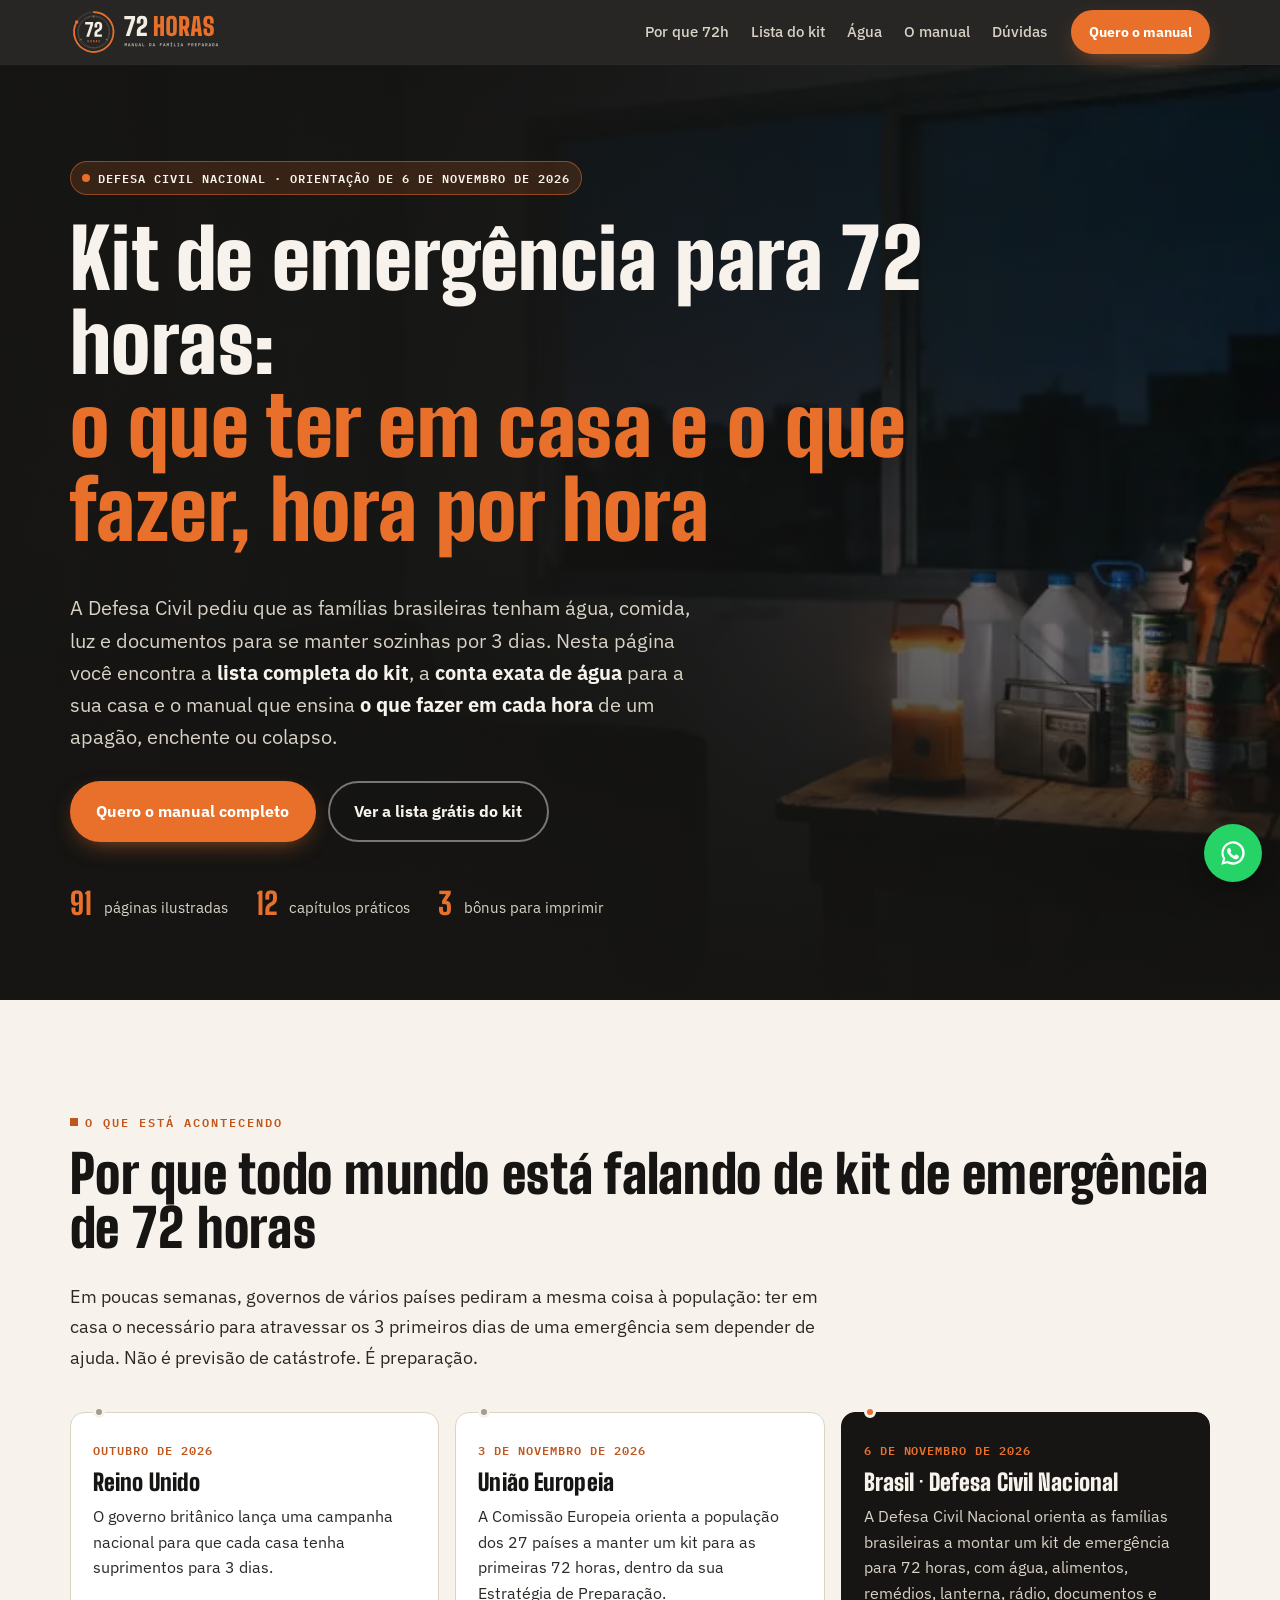
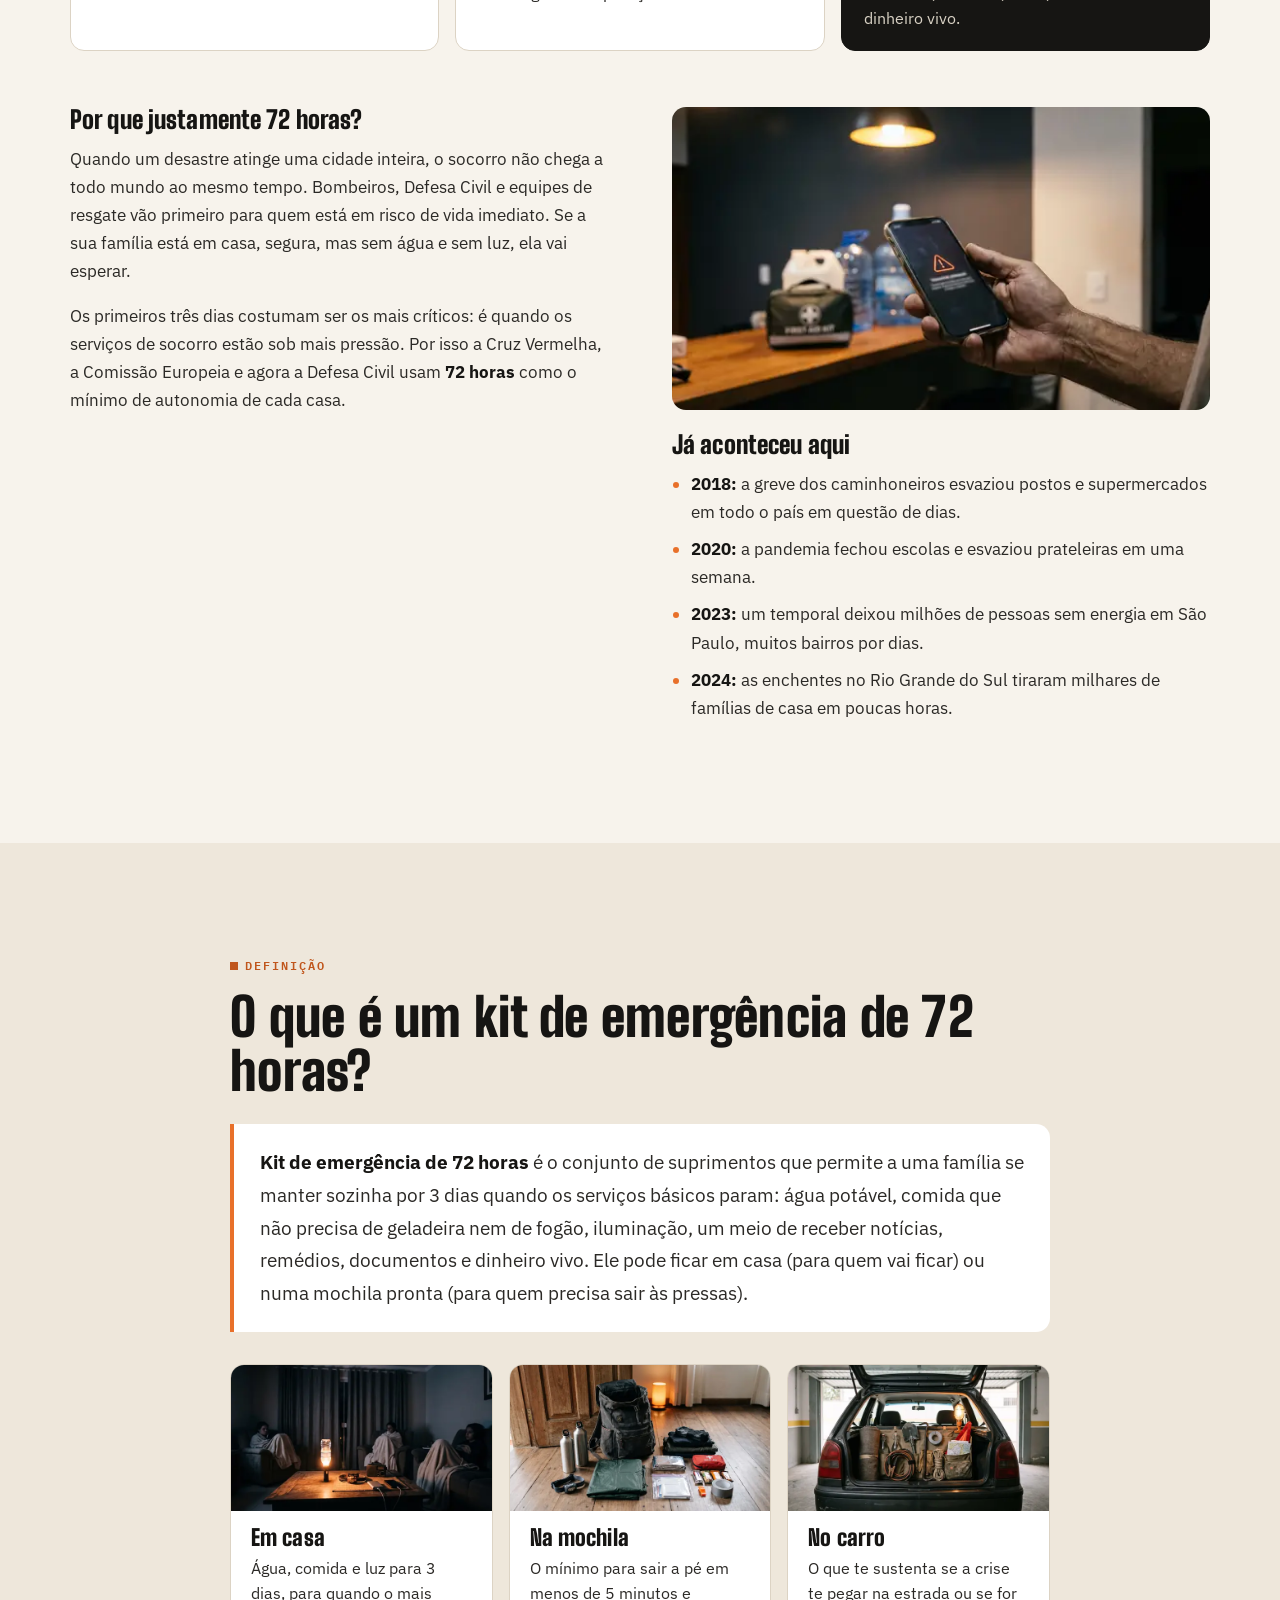
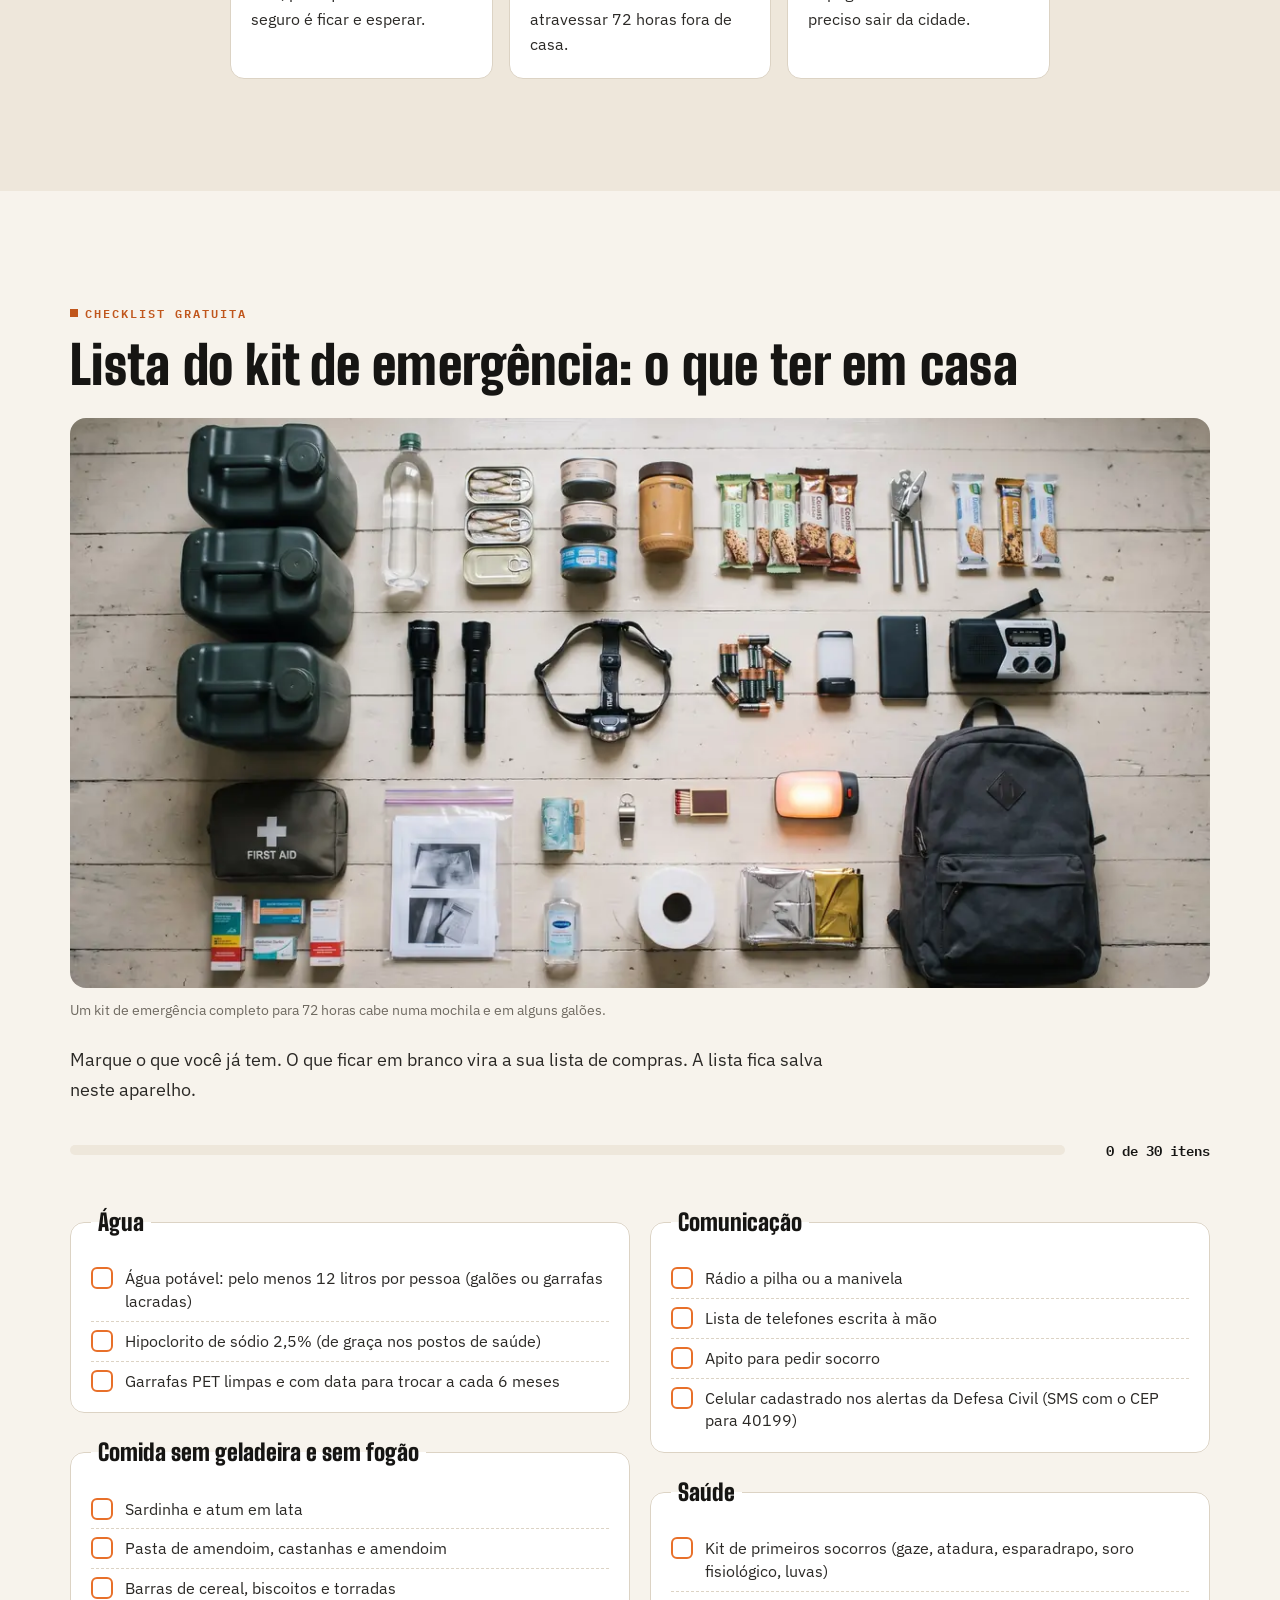
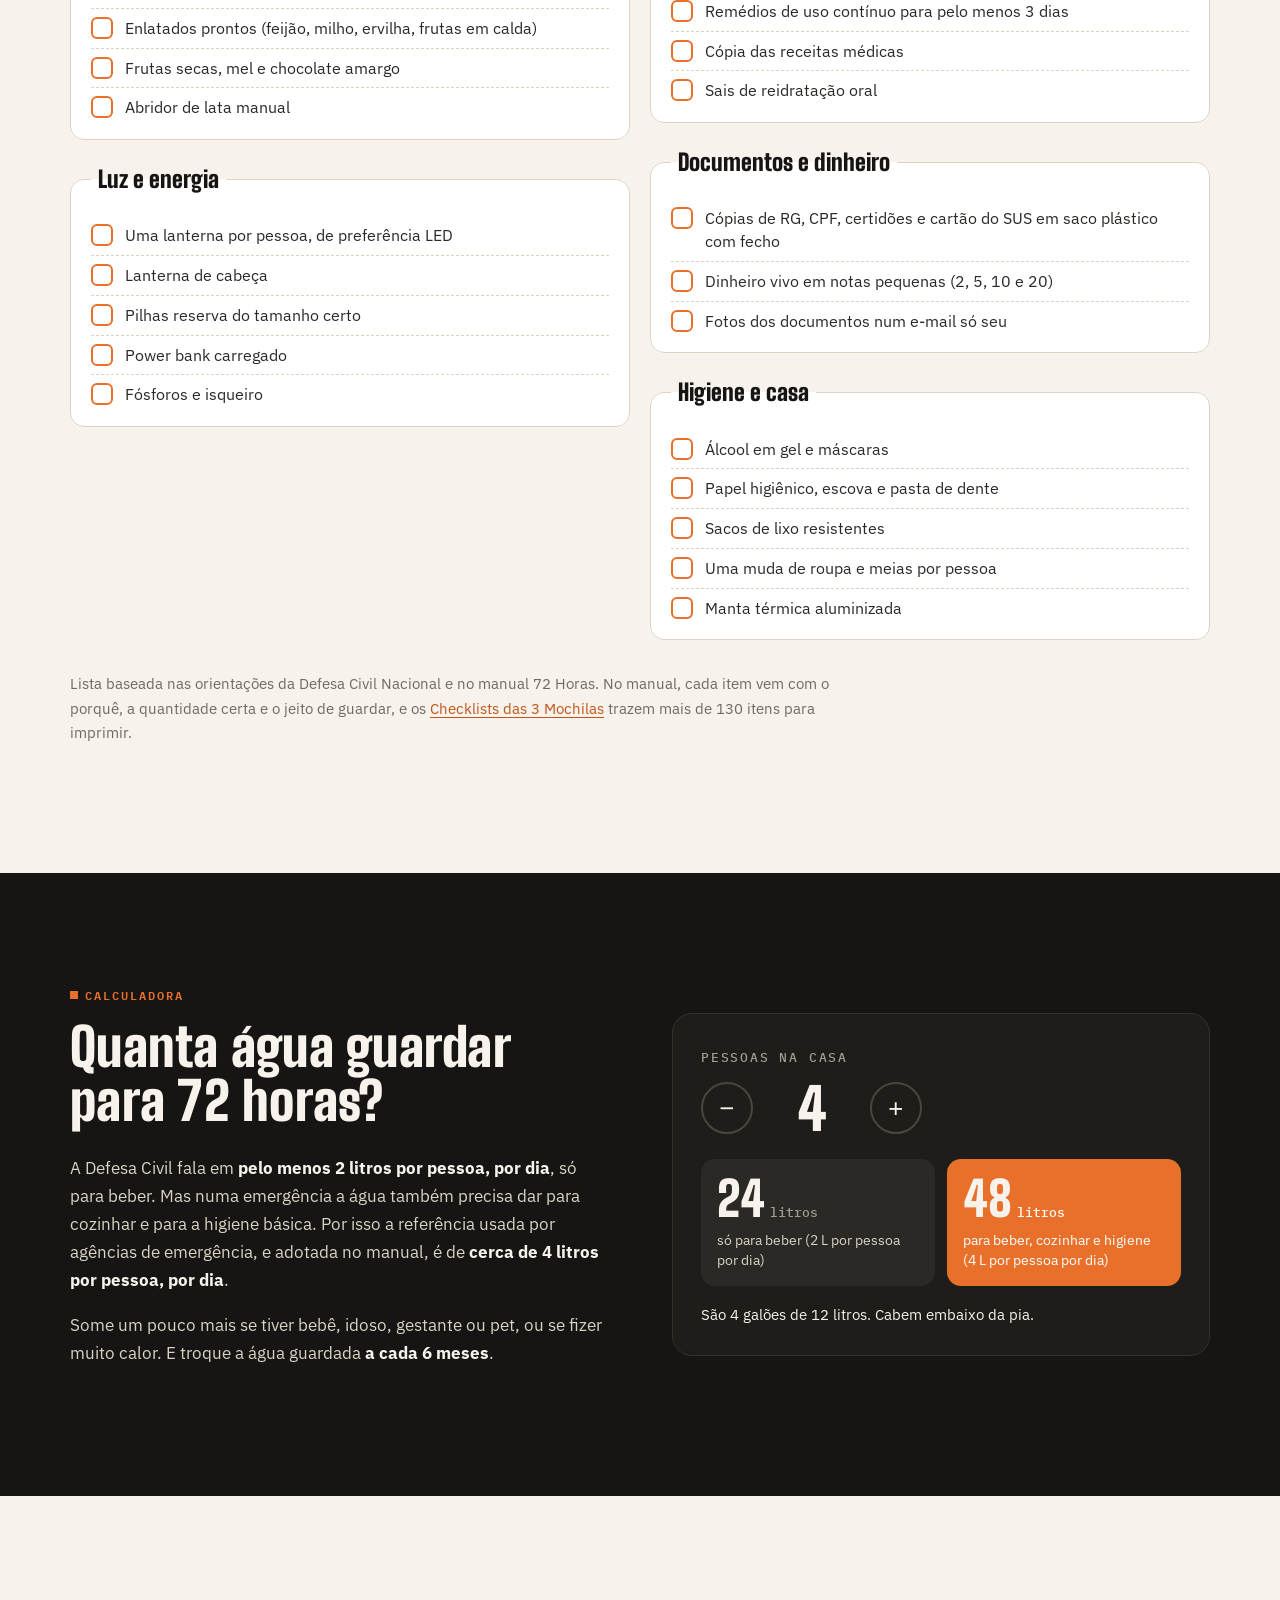
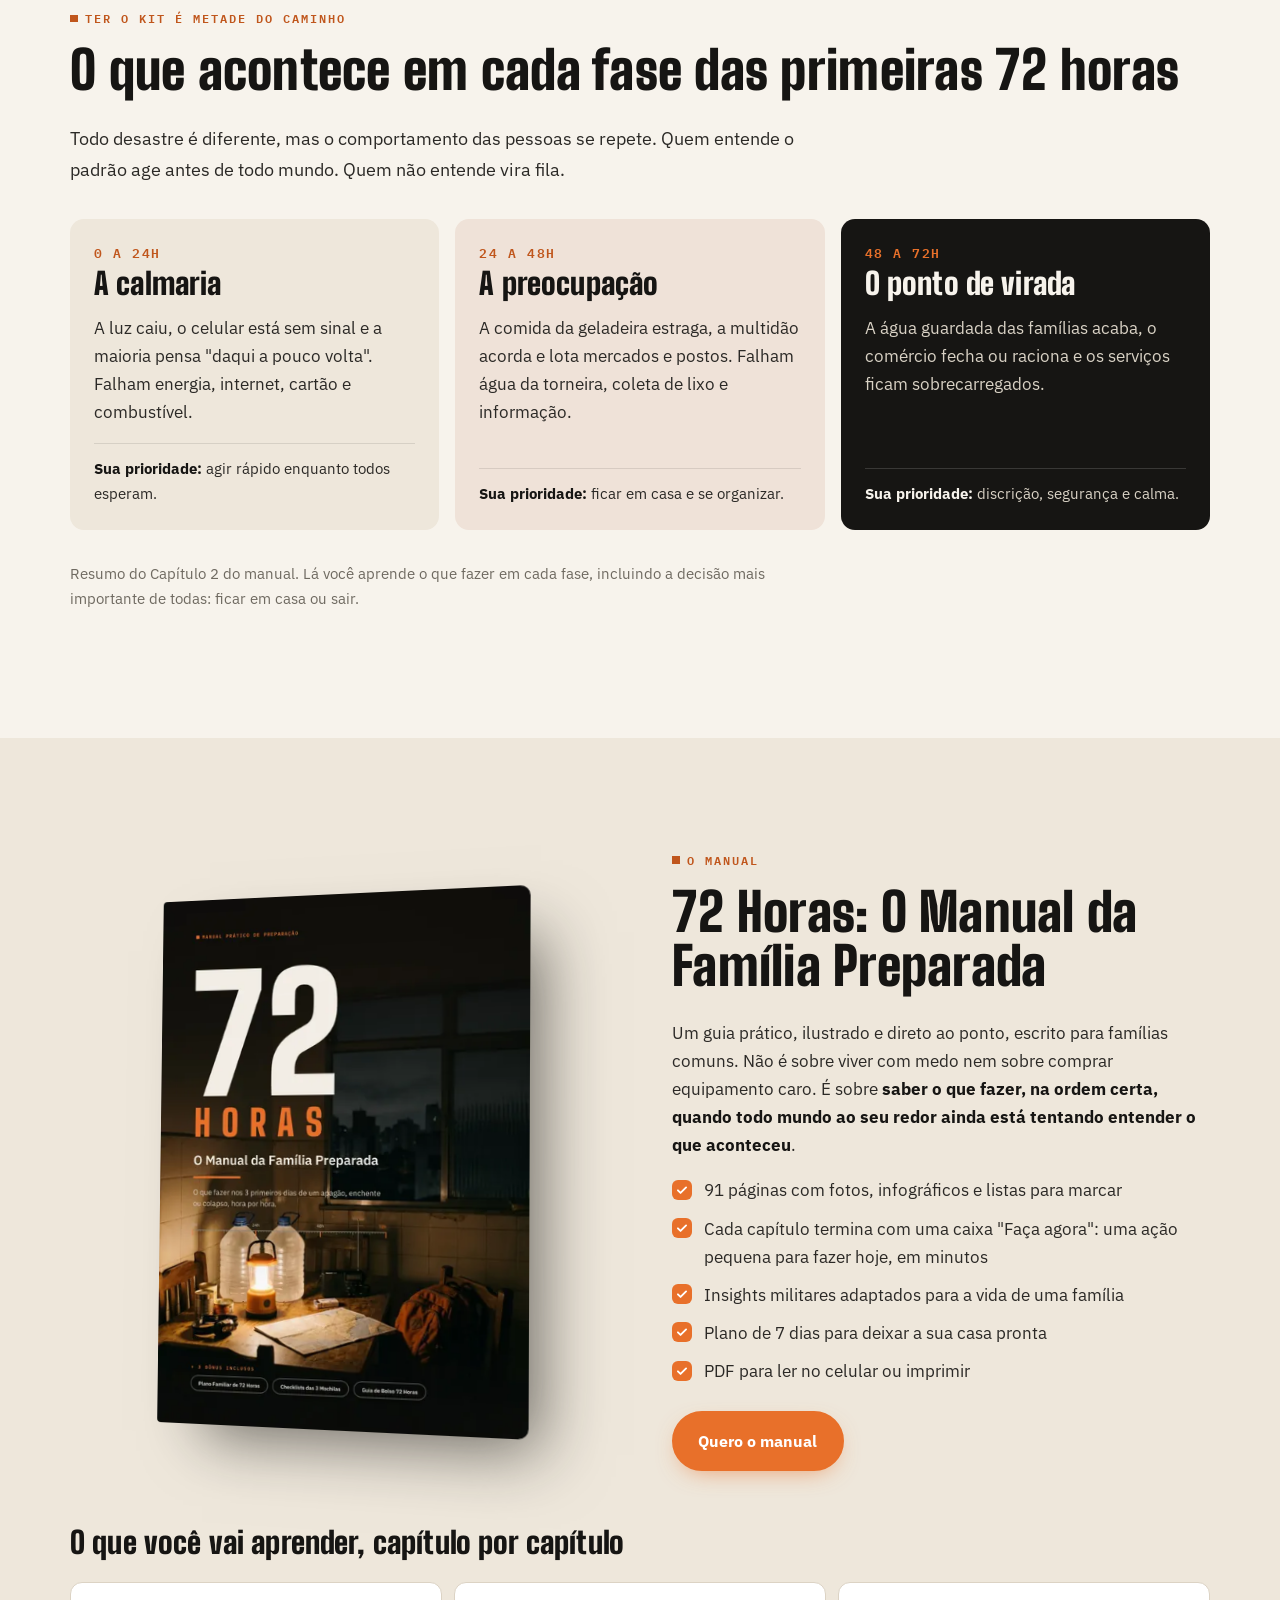
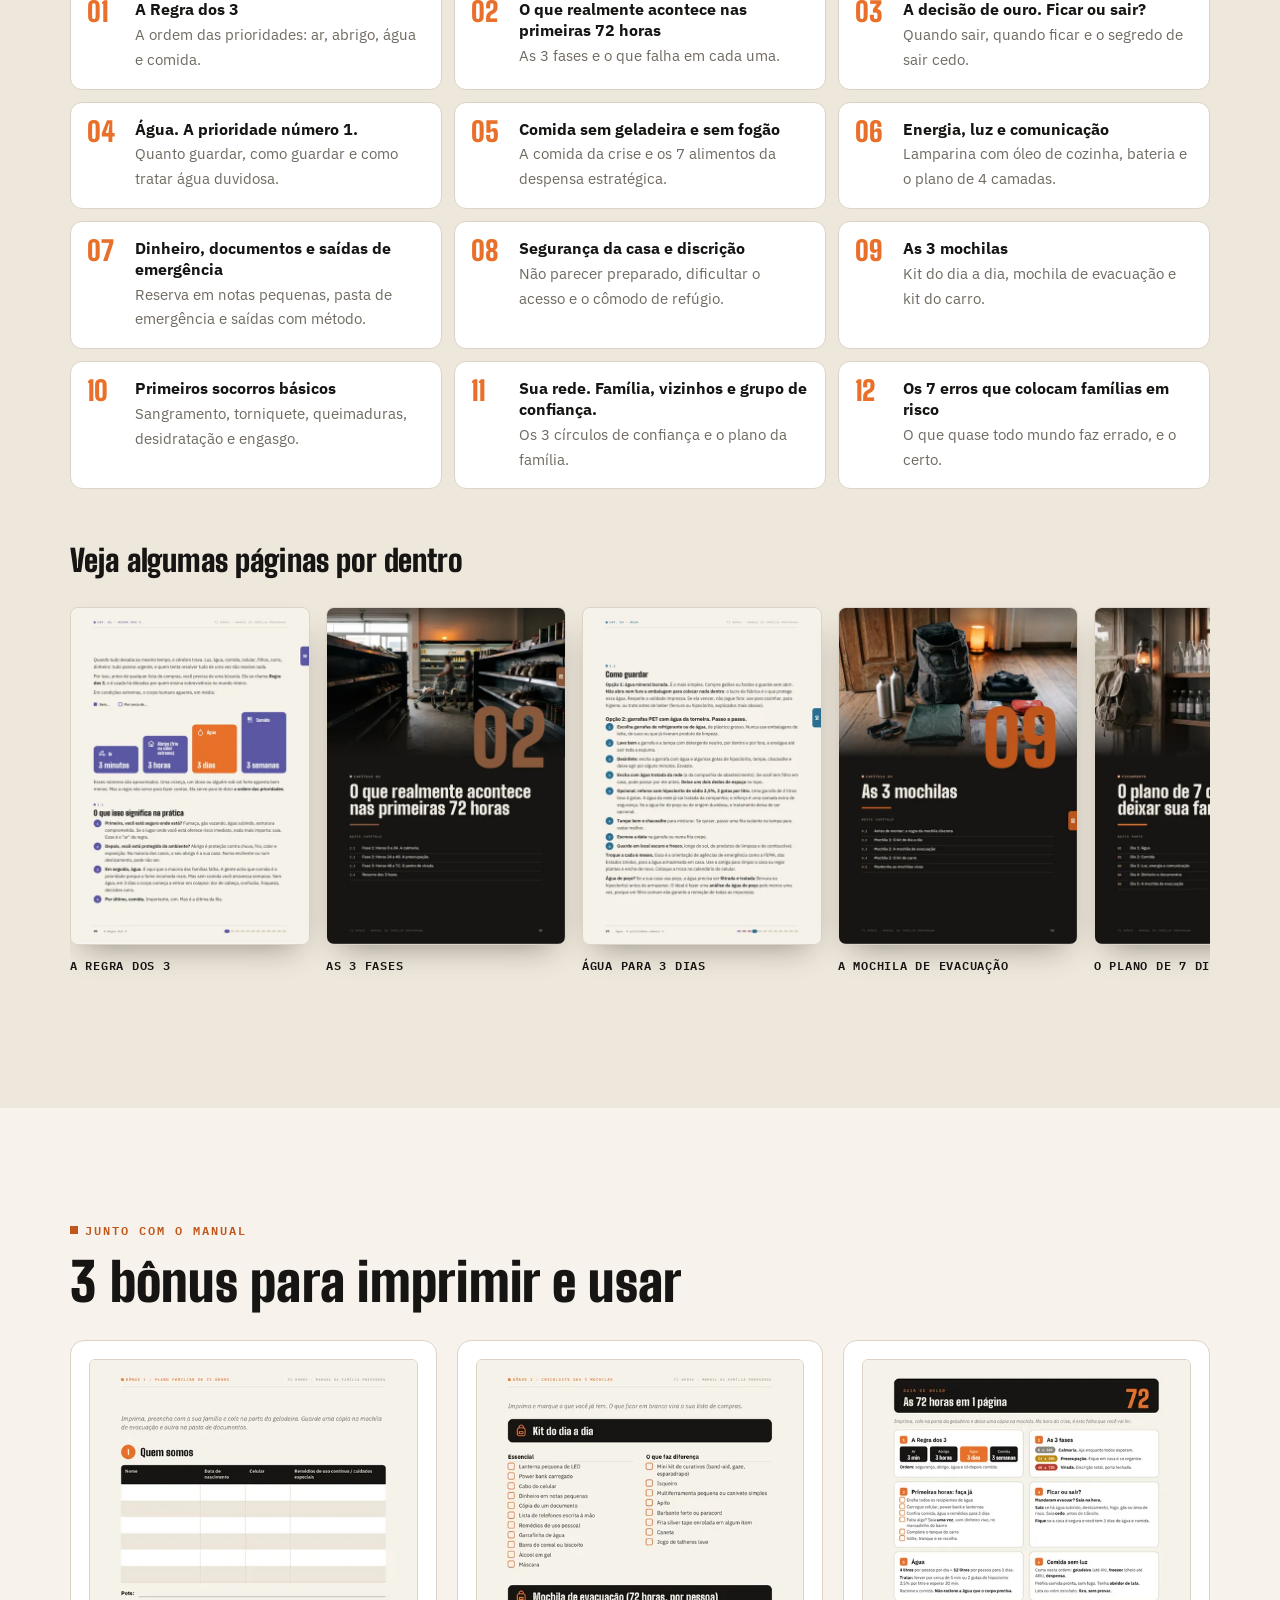
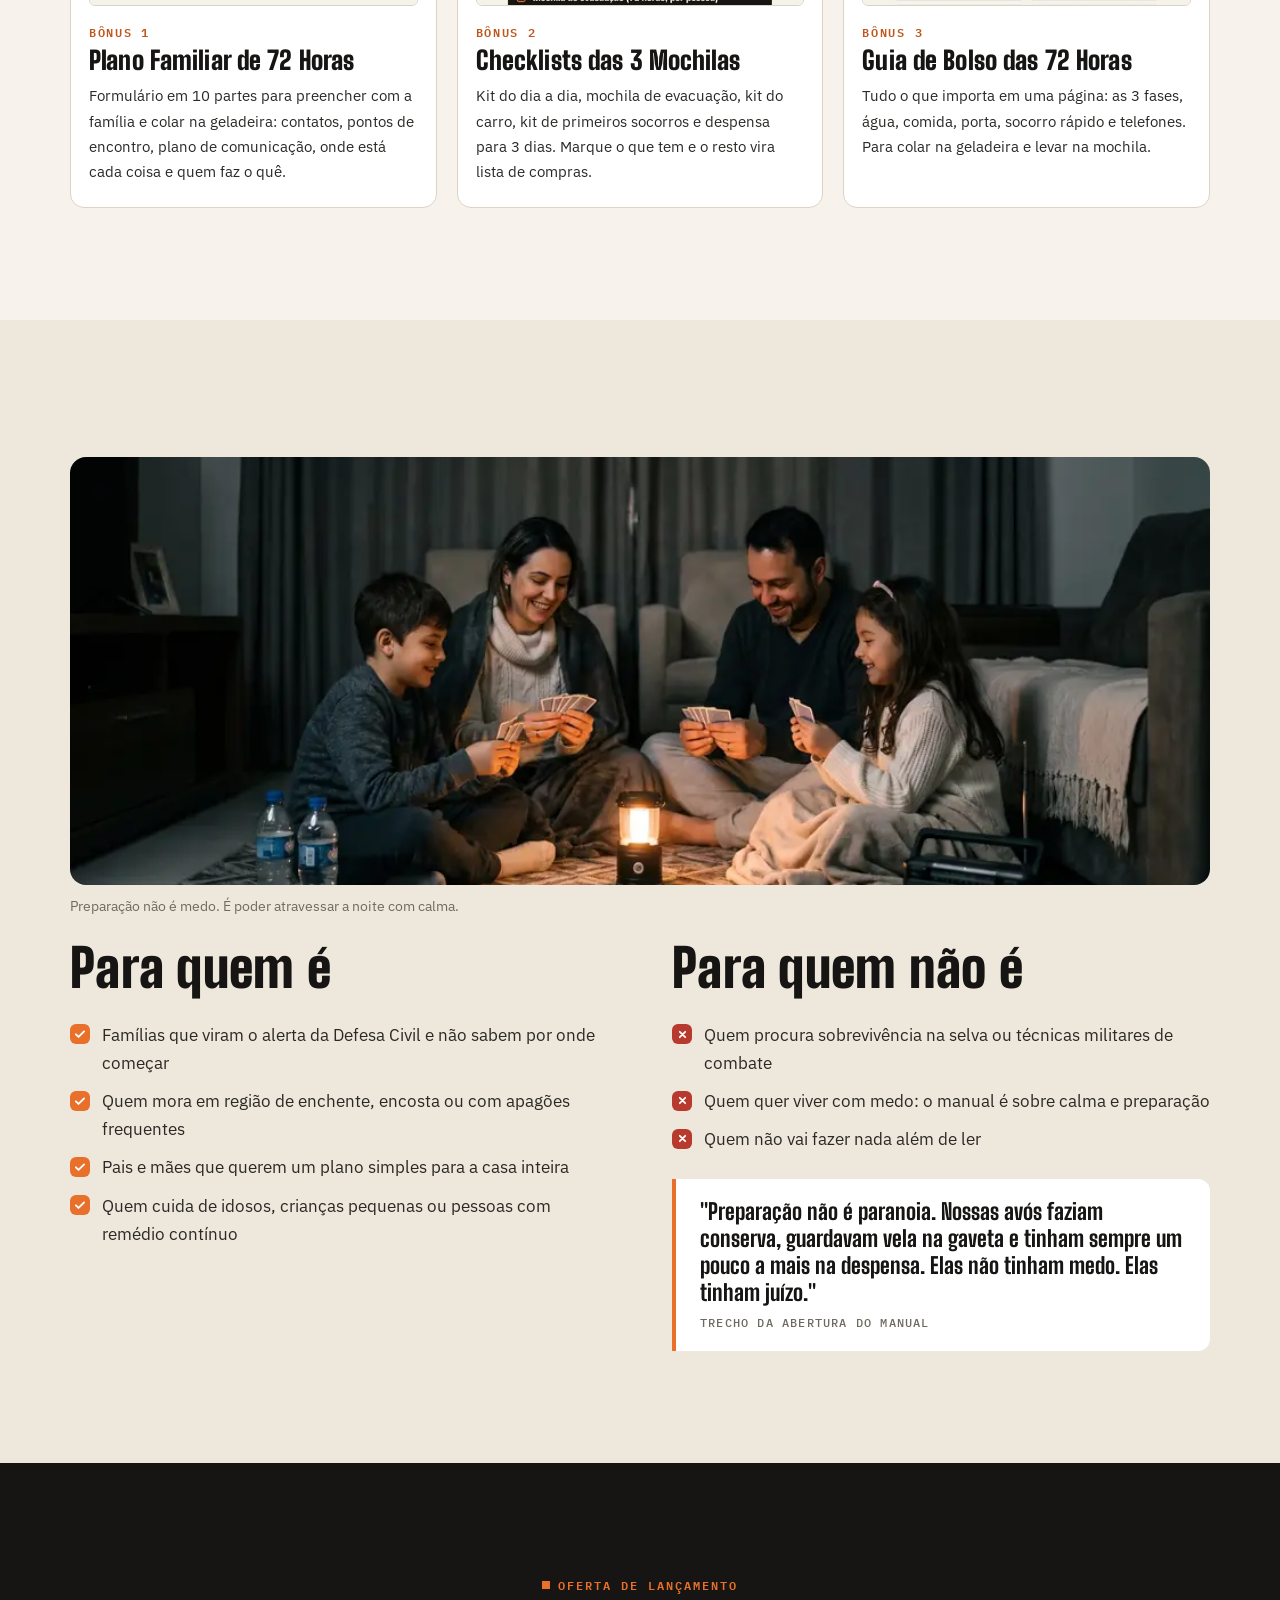
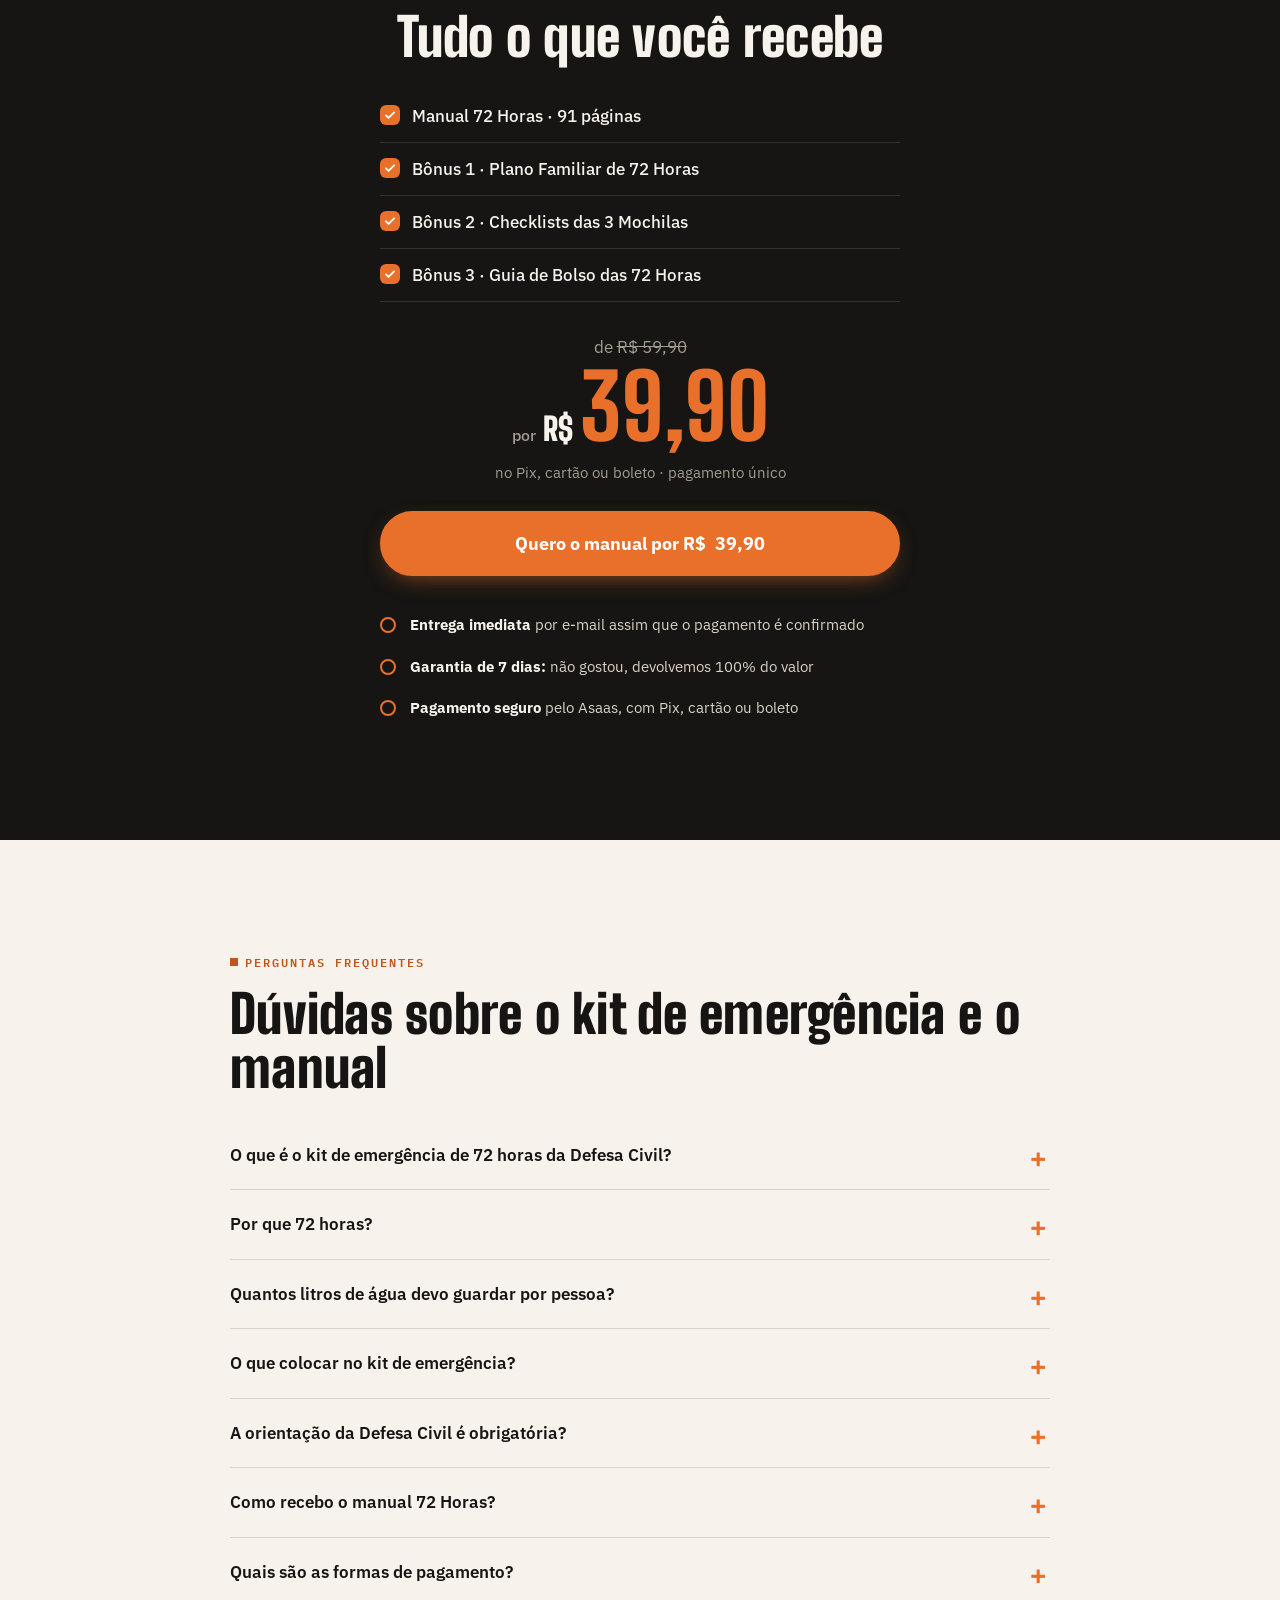
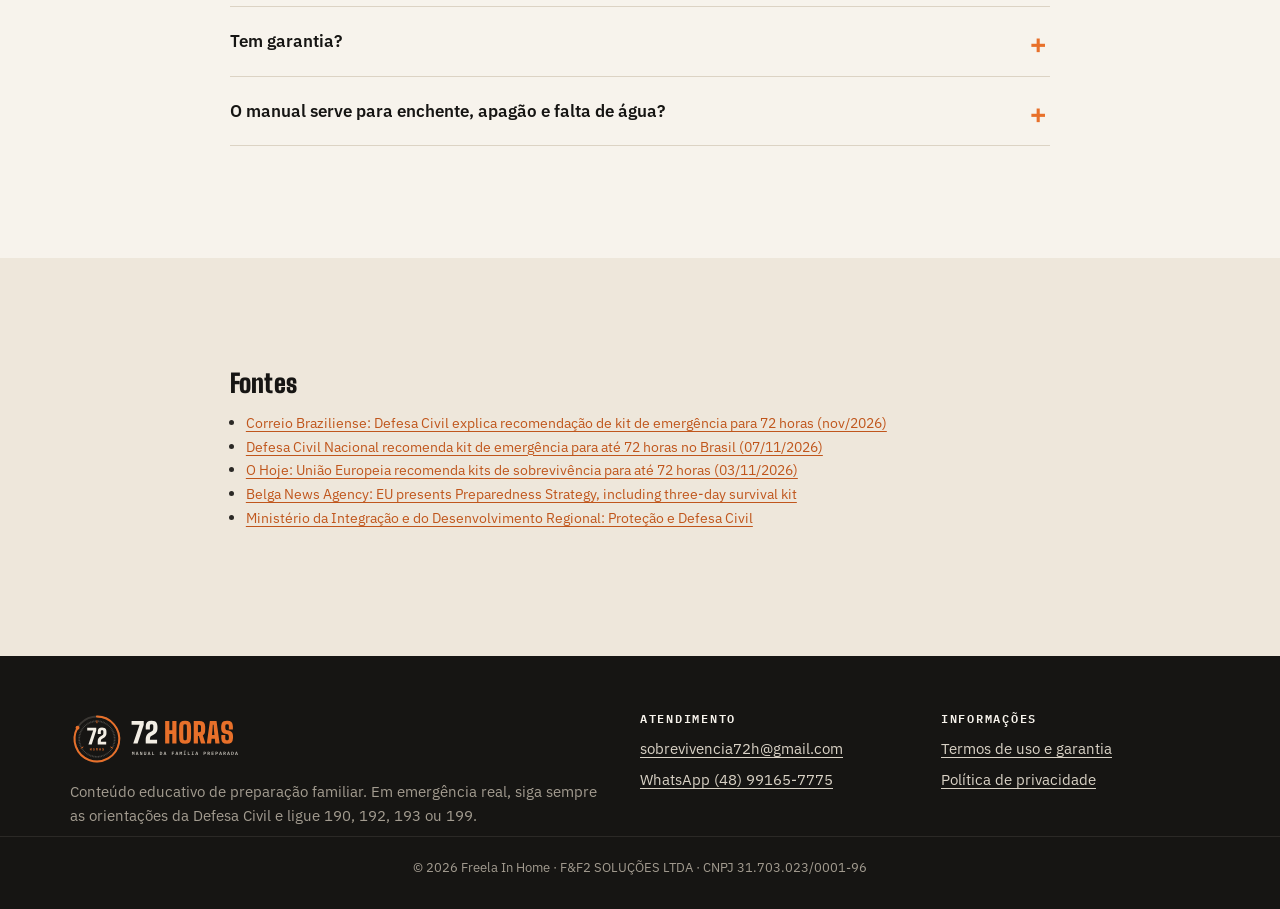
==== index.html @ 34e22d39 "Prévia (noindex) da landing 72 Horas" ====
﻿<!doctype html>
<html lang="pt-BR">
<head>
<meta charset="utf-8">
<meta name="viewport" content="width=device-width, initial-scale=1">
<title>Kit de Emergência 72 Horas: Lista da Defesa Civil e Manual Completo</title>
<meta name="description" content="A Defesa Civil recomenda que toda família tenha um kit de emergência para 72 horas. Veja a lista completa do que ter em casa, quanto de água guardar e o que fazer em cada hora de um apagão ou enchente.">
<link rel="canonical" href="https://sobrevivencia72h.com.br/">
<meta name="robots" content="noindex, nofollow">
<meta name="theme-color" content="#161513">
<link rel="icon" href="assets/img/logo-icone-fundo.svg" type="image/svg+xml">
<link rel="apple-touch-icon" href="assets/img/icone-512.png">
<link rel="manifest" href="site.webmanifest">

<meta property="og:type" content="product">
<meta property="og:locale" content="pt_BR">
<meta property="og:site_name" content="72 Horas: O Manual da Família Preparada">
<meta property="og:title" content="Kit de emergência para 72 horas: o que ter em casa e o que fazer, hora por hora">
<meta property="og:description" content="A lista completa do kit de emergência recomendado pela Defesa Civil e o manual que ensina o que fazer nas primeiras 72 horas de um apagão, enchente ou colapso.">
<meta property="og:url" content="https://sobrevivencia72h.com.br/">
<meta property="og:image" content="https://sobrevivencia72h.com.br/assets/img/og-imagem.png">
<meta property="og:image:width" content="1200">
<meta property="og:image:height" content="630">
<meta name="twitter:card" content="summary_large_image">

<link rel="preload" href="assets/fonts/BigShouldersDisplay-Black.woff2" as="font" type="font/woff2" crossorigin>
<link rel="preload" href="assets/fonts/IBMPlexSans-Regular.woff2" as="font" type="font/woff2" crossorigin>
<link rel="preload" href="assets/img/hero-p.webp" as="image" media="(max-width: 760px)">
<link rel="preload" href="assets/img/hero.webp" as="image" media="(min-width: 761px)">
<link rel="stylesheet" href="assets/css/site.css?v=1">

<script type="application/ld+json">
{
  "@context": "https://schema.org",
  "@graph": [
    {
      "@type": "Organization",
      "@id": "https://sobrevivencia72h.com.br/#org",
      "name": "72 Horas: O Manual da Família Preparada",
      "url": "https://sobrevivencia72h.com.br/",
      "logo": "https://sobrevivencia72h.com.br/assets/img/icone-512.png",
      "email": "sobrevivencia72h@gmail.com",
      "telephone": "+55-48-99165-7775",
      "parentOrganization": {
        "@type": "Organization",
        "name": "Freela In Home",
        "legalName": "F&F2 SOLUÇÕES LTDA",
        "taxID": "31.703.023/0001-96"
      }
    },
    {
      "@type": "WebSite",
      "@id": "https://sobrevivencia72h.com.br/#site",
      "url": "https://sobrevivencia72h.com.br/",
      "name": "Sobrevivência 72h",
      "inLanguage": "pt-BR",
      "publisher": {"@id": "https://sobrevivencia72h.com.br/#org"}
    },
    {
      "@type": "WebPage",
      "@id": "https://sobrevivencia72h.com.br/#pagina",
      "url": "https://sobrevivencia72h.com.br/",
      "name": "Kit de emergência para 72 horas: lista da Defesa Civil e manual completo",
      "inLanguage": "pt-BR",
      "datePublished": "2026-11-07",
      "dateModified": "2026-11-07",
      "isPartOf": {"@id": "https://sobrevivencia72h.com.br/#site"},
      "about": [
        {"@type": "Thing", "name": "Kit de emergência"},
        {"@type": "Thing", "name": "Defesa Civil"},
        {"@type": "Thing", "name": "Preparação para desastres"}
      ],
      "primaryImageOfPage": "https://sobrevivencia72h.com.br/assets/img/og-imagem.png"
    },
    {
      "@type": ["Product", "Book"],
      "@id": "https://sobrevivencia72h.com.br/#manual",
      "name": "72 Horas: O Manual da Família Preparada",
      "description": "Manual em PDF de 91 páginas que ensina o que fazer nas primeiras 72 horas de um apagão, enchente ou colapso, com 3 bônus: Plano Familiar de 72 Horas, Checklists das 3 Mochilas e Guia de Bolso.",
      "image": "https://sobrevivencia72h.com.br/assets/img/manual-capa.webp",
      "inLanguage": "pt-BR",
      "bookFormat": "https://schema.org/EBook",
      "numberOfPages": 91,
      "brand": {"@id": "https://sobrevivencia72h.com.br/#org"},
      "offers": {
        "@type": "Offer",
        "url": "https://sobrevivencia72h.com.br/#oferta",
        "price": "39.90",
        "priceCurrency": "BRL",
        "availability": "https://schema.org/InStock",
        "seller": {"@id": "https://sobrevivencia72h.com.br/#org"},
        "hasMerchantReturnPolicy": {
          "@type": "MerchantReturnPolicy",
          "applicableCountry": "BR",
          "returnPolicyCategory": "https://schema.org/MerchantReturnFiniteReturnWindow",
          "merchantReturnDays": 7,
          "returnFees": "https://schema.org/FreeReturn"
        }
      }
    },
    {
      "@type": "HowTo",
      "name": "Como montar um kit de emergência para 72 horas",
      "description": "Passo a passo para montar o kit de emergência recomendado pela Defesa Civil, com água, comida, luz, comunicação, saúde e documentos para 3 dias.",
      "totalTime": "P7D",
      "step": [
        {"@type": "HowToStep", "name": "Calcule e guarde a água", "text": "Guarde pelo menos 2 litros de água para beber por pessoa, por dia. Para beber, cozinhar e fazer a higiene básica, a referência é de cerca de 4 litros por pessoa, por dia: 12 litros por pessoa para 3 dias."},
        {"@type": "HowToStep", "name": "Separe comida que não precisa de geladeira nem de fogão", "text": "Sardinha e atum em lata, pasta de amendoim, castanhas, barras de cereal, biscoitos, frutas secas e enlatados prontos, com um abridor de lata manual."},
        {"@type": "HowToStep", "name": "Garanta luz e comunicação", "text": "Lanterna para cada pessoa, pilhas reserva, power bank carregado e um rádio a pilha ou a manivela."},
        {"@type": "HowToStep", "name": "Monte a parte de saúde", "text": "Kit de primeiros socorros, remédios de uso contínuo para pelo menos 3 dias e cópia das receitas."},
        {"@type": "HowToStep", "name": "Separe documentos e dinheiro", "text": "Cópias dos documentos num saco plástico com fecho, lista de telefones escrita à mão e dinheiro vivo em notas pequenas."},
        {"@type": "HowToStep", "name": "Cadastre os alertas da Defesa Civil", "text": "Envie um SMS com o CEP da sua casa para 40199 para receber alertas gratuitos da Defesa Civil."},
        {"@type": "HowToStep", "name": "Revise a cada 6 meses", "text": "Troque a água, confira validades, teste lanternas e recarregue os power banks a cada 6 meses."}
      ]
    },
    {
      "@type": "FAQPage",
      "mainEntity": [
        {"@type": "Question", "name": "O que é o kit de emergência de 72 horas da Defesa Civil?", "acceptedAnswer": {"@type": "Answer", "text": "É um conjunto de suprimentos para a família se manter sozinha por 3 dias em uma emergência, como apagão, enchente ou tempestade: água, comida que não precisa de geladeira, lanterna, rádio, remédios, documentos e dinheiro vivo. A Defesa Civil Nacional publicou a orientação em 6 de novembro de 2026, com caráter preventivo."}},
        {"@type": "Question", "name": "Por que 72 horas?", "acceptedAnswer": {"@type": "Answer", "text": "Quando um desastre atinge uma cidade inteira, o socorro não chega a todo mundo ao mesmo tempo: as equipes vão primeiro para quem está em risco de vida imediato. Os primeiros três dias costumam ser os mais críticos, por isso Defesa Civil, Cruz Vermelha e Comissão Europeia usam 72 horas como referência mínima de autonomia."}},
        {"@type": "Question", "name": "Quantos litros de água devo guardar por pessoa?", "acceptedAnswer": {"@type": "Answer", "text": "A Defesa Civil fala em pelo menos 2 litros por pessoa, por dia, só para beber, ou 6 litros por pessoa em 72 horas. Para beber, cozinhar e fazer a higiene básica, a referência usada por agências de emergência é de cerca de 4 litros por pessoa, por dia: 12 litros por pessoa para 3 dias. Uma família de 4 pessoas precisa de 48 litros."}},
        {"@type": "Question", "name": "O que colocar no kit de emergência?", "acceptedAnswer": {"@type": "Answer", "text": "Água potável, comida que dura e não precisa de fogo, abridor de lata, lanterna e pilhas, power bank, rádio a pilha, kit de primeiros socorros, remédios de uso contínuo, cópias de documentos, lista de telefones no papel, dinheiro em notas pequenas, itens de higiene, apito e uma muda de roupa."}},
        {"@type": "Question", "name": "A orientação da Defesa Civil é obrigatória?", "acceptedAnswer": {"@type": "Answer", "text": "Não. A orientação é preventiva e não indica que uma catástrofe vá acontecer. Também não é preciso comprar tudo de uma vez: dá para montar o kit aos poucos, comprando um item a mais a cada ida ao mercado."}},
        {"@type": "Question", "name": "Como recebo o manual 72 Horas?", "acceptedAnswer": {"@type": "Answer", "text": "Assim que o pagamento é confirmado, você recebe por e-mail um link para baixar o manual e os 3 bônus em PDF. No Pix, a confirmação costuma levar poucos minutos. Os arquivos funcionam no celular, no tablet e no computador, e podem ser impressos."}},
        {"@type": "Question", "name": "Quais são as formas de pagamento?", "acceptedAnswer": {"@type": "Answer", "text": "Pix, cartão de crédito ou boleto, em ambiente de pagamento seguro do Asaas."}},
        {"@type": "Question", "name": "Tem garantia?", "acceptedAnswer": {"@type": "Answer", "text": "Sim. Você tem 7 dias para pedir o reembolso integral, sem precisar explicar o motivo, como garante o artigo 49 do Código de Defesa do Consumidor."}}
      ]
    }
  ]
}
</script>
</head>
<body>
<a class="pular" href="#conteudo">Pular para o conteúdo</a>

<header class="topo" id="topo">
  <div class="topo__barra">
    <a class="marca" href="./" aria-label="72 Horas, página inicial">
      <img src="assets/img/logo-horizontal-escuro.svg" alt="72 Horas: O Manual da Família Preparada" width="190" height="45">
    </a>
    <nav class="menu" aria-label="Seções">
      <a href="#por-que-72-horas">Por que 72h</a>
      <a href="#lista">Lista do kit</a>
      <a href="#agua">Água</a>
      <a href="#manual">O manual</a>
      <a href="#faq">Dúvidas</a>
    </nav>
    <a class="btn btn--peq" href="#oferta">Quero o manual</a>
  </div>
</header>

<main id="conteudo">

<!-- ================= HERO ================= -->
<section class="hero">
  <picture class="hero__foto">
    <source media="(max-width: 760px)" srcset="assets/img/hero-p.webp">
    <img src="assets/img/hero.webp" alt="Sala no escuro durante um apagão, com lampião aceso, galões de água, enlatados, rádio e mochila de emergência sobre a mesa" width="1600" height="893" fetchpriority="high">
  </picture>
  <div class="hero__conteudo">
    <p class="selo"><span class="selo__ponto"></span>Defesa Civil Nacional · orientação de 6 de novembro de 2026</p>
    <h1>Kit de emergência para 72 horas: <span>o que ter em casa e o que fazer, hora por hora</span></h1>
    <p class="hero__lead">A Defesa Civil pediu que as famílias brasileiras tenham água, comida, luz e documentos para se manter sozinhas por 3 dias. Nesta página você encontra a <strong>lista completa do kit</strong>, a <strong>conta exata de água</strong> para a sua casa e o manual que ensina <strong>o que fazer em cada hora</strong> de um apagão, enchente ou colapso.</p>
    <div class="hero__acoes">
      <a class="btn" href="#oferta">Quero o manual completo</a>
      <a class="btn btn--linha" href="#lista">Ver a lista grátis do kit</a>
    </div>
    <ul class="hero__provas">
      <li><strong>91</strong> páginas ilustradas</li>
      <li><strong>12</strong> capítulos práticos</li>
      <li><strong>3</strong> bônus para imprimir</li>
    </ul>
  </div>
</section>

<!-- ================= CONTEXTO ================= -->
<section class="secao" id="por-que-72-horas">
  <div class="caixa">
    <p class="rotulo">O que está acontecendo</p>
    <h2>Por que todo mundo está falando de kit de emergência de 72 horas</h2>
    <p class="intro">Em poucas semanas, governos de vários países pediram a mesma coisa à população: ter em casa o necessário para atravessar os 3 primeiros dias de uma emergência sem depender de ajuda. Não é previsão de catástrofe. É preparação.</p>

    <ol class="linha-tempo">
      <li>
        <span class="linha-tempo__data">Outubro de 2026</span>
        <h3>Reino Unido</h3>
        <p>O governo britânico lança uma campanha nacional para que cada casa tenha suprimentos para 3 dias.</p>
      </li>
      <li>
        <span class="linha-tempo__data">3 de novembro de 2026</span>
        <h3>União Europeia</h3>
        <p>A Comissão Europeia orienta a população dos 27 países a manter um kit para as primeiras 72 horas, dentro da sua Estratégia de Preparação.</p>
      </li>
      <li class="destaque">
        <span class="linha-tempo__data">6 de novembro de 2026</span>
        <h3>Brasil · Defesa Civil Nacional</h3>
        <p>A Defesa Civil Nacional orienta as famílias brasileiras a montar um kit de emergência para 72 horas, com água, alimentos, remédios, lanterna, rádio, documentos e dinheiro vivo.</p>
      </li>
    </ol>

    <div class="duas-col">
      <div>
        <h3>Por que justamente 72 horas?</h3>
        <p>Quando um desastre atinge uma cidade inteira, o socorro não chega a todo mundo ao mesmo tempo. Bombeiros, Defesa Civil e equipes de resgate vão primeiro para quem está em risco de vida imediato. Se a sua família está em casa, segura, mas sem água e sem luz, ela vai esperar.</p>
        <p>Os primeiros três dias costumam ser os mais críticos: é quando os serviços de socorro estão sob mais pressão. Por isso a Cruz Vermelha, a Comissão Europeia e agora a Defesa Civil usam <strong>72 horas</strong> como o mínimo de autonomia de cada casa.</p>
      </div>
      <div>
        <figure class="foto-lateral"><img src="assets/img/alerta-defesa-civil.webp" srcset="assets/img/alerta-defesa-civil-p.webp 560w, assets/img/alerta-defesa-civil.webp 1000w" sizes="(max-width: 820px) 100vw, 540px" alt="Pessoa recebendo um alerta de emergência no celular, com kit de primeiros socorros e galões de água ao fundo" width="1000" height="558" loading="lazy"></figure>
        <h3>Já aconteceu aqui</h3>
        <ul class="lista-fatos">
          <li><strong>2018:</strong> a greve dos caminhoneiros esvaziou postos e supermercados em todo o país em questão de dias.</li>
          <li><strong>2020:</strong> a pandemia fechou escolas e esvaziou prateleiras em uma semana.</li>
          <li><strong>2023:</strong> um temporal deixou milhões de pessoas sem energia em São Paulo, muitos bairros por dias.</li>
          <li><strong>2024:</strong> as enchentes no Rio Grande do Sul tiraram milhares de famílias de casa em poucas horas.</li>
        </ul>
      </div>
    </div>
  </div>
</section>

<!-- ================= DEFINIÇÃO ================= -->
<section class="secao secao--clara" id="o-que-e">
  <div class="caixa caixa--estreita">
    <p class="rotulo">Definição</p>
    <h2>O que é um kit de emergência de 72 horas?</h2>
    <p class="definicao"><strong>Kit de emergência de 72 horas</strong> é o conjunto de suprimentos que permite a uma família se manter sozinha por 3 dias quando os serviços básicos param: água potável, comida que não precisa de geladeira nem de fogão, iluminação, um meio de receber notícias, remédios, documentos e dinheiro vivo. Ele pode ficar em casa (para quem vai ficar) ou numa mochila pronta (para quem precisa sair às pressas).</p>
    <div class="cartoes-3">
      <div class="cartao">
        <img class="cartao__foto" src="assets/img/em-casa.webp" alt="Sala no apagão iluminada por lanterna e garrafa de água, com rádio e power bank" width="640" height="357" loading="lazy">
        <h3>Em casa</h3>
        <p>Água, comida e luz para 3 dias, para quando o mais seguro é ficar e esperar.</p>
      </div>
      <div class="cartao">
        <img class="cartao__foto" src="assets/img/mochila.webp" alt="Mochila de emergência aberta com água, lanterna, capa de chuva e documentos" width="640" height="357" loading="lazy">
        <h3>Na mochila</h3>
        <p>O mínimo para sair a pé em menos de 5 minutos e atravessar 72 horas fora de casa.</p>
      </div>
      <div class="cartao">
        <img class="cartao__foto" src="assets/img/carro.webp" alt="Porta-malas organizado com kit de emergência do carro" width="640" height="357" loading="lazy">
        <h3>No carro</h3>
        <p>O que te sustenta se a crise te pegar na estrada ou se for preciso sair da cidade.</p>
      </div>
    </div>
  </div>
</section>

<!-- ================= LISTA ================= -->
<section class="secao" id="lista">
  <div class="caixa">
    <p class="rotulo">Checklist gratuita</p>
    <h2>Lista do kit de emergência: o que ter em casa</h2>
    <figure class="foto-larga"><img src="assets/img/kit-emergencia.webp" srcset="assets/img/kit-emergencia-p.webp 640w, assets/img/kit-emergencia.webp 1200w" sizes="(max-width: 760px) 100vw, 1140px" alt="Kit de emergência para 72 horas organizado no chão: galões de água, enlatados, pasta de amendoim, barras de cereal, abridor de lata, lanternas, pilhas, power bank, rádio, kit de primeiros socorros, documentos, apito, álcool em gel, manta térmica e mochila" width="1200" height="670" loading="lazy"><figcaption>Um kit de emergência completo para 72 horas cabe numa mochila e em alguns galões.</figcaption></figure>
    <p class="intro">Marque o que você já tem. O que ficar em branco vira a sua lista de compras. A lista fica salva neste aparelho.</p>
    <div class="progresso" aria-live="polite"><div class="progresso__barra"><span id="prog-barra"></span></div><p id="prog-texto">0 de 0 itens</p></div>

    <div class="checklist" id="checklist">
      <fieldset class="grupo">
        <legend>Água</legend>
        <label><input type="checkbox"> Água potável: pelo menos 12 litros por pessoa (galões ou garrafas lacradas)</label>
        <label><input type="checkbox"> Hipoclorito de sódio 2,5% (de graça nos postos de saúde)</label>
        <label><input type="checkbox"> Garrafas PET limpas e com data para trocar a cada 6 meses</label>
      </fieldset>
      <fieldset class="grupo">
        <legend>Comida sem geladeira e sem fogão</legend>
        <label><input type="checkbox"> Sardinha e atum em lata</label>
        <label><input type="checkbox"> Pasta de amendoim, castanhas e amendoim</label>
        <label><input type="checkbox"> Barras de cereal, biscoitos e torradas</label>
        <label><input type="checkbox"> Enlatados prontos (feijão, milho, ervilha, frutas em calda)</label>
        <label><input type="checkbox"> Frutas secas, mel e chocolate amargo</label>
        <label><input type="checkbox"> Abridor de lata manual</label>
      </fieldset>
      <fieldset class="grupo">
        <legend>Luz e energia</legend>
        <label><input type="checkbox"> Uma lanterna por pessoa, de preferência LED</label>
        <label><input type="checkbox"> Lanterna de cabeça</label>
        <label><input type="checkbox"> Pilhas reserva do tamanho certo</label>
        <label><input type="checkbox"> Power bank carregado</label>
        <label><input type="checkbox"> Fósforos e isqueiro</label>
      </fieldset>
      <fieldset class="grupo">
        <legend>Comunicação</legend>
        <label><input type="checkbox"> Rádio a pilha ou a manivela</label>
        <label><input type="checkbox"> Lista de telefones escrita à mão</label>
        <label><input type="checkbox"> Apito para pedir socorro</label>
        <label><input type="checkbox"> Celular cadastrado nos alertas da Defesa Civil (SMS com o CEP para 40199)</label>
      </fieldset>
      <fieldset class="grupo">
        <legend>Saúde</legend>
        <label><input type="checkbox"> Kit de primeiros socorros (gaze, atadura, esparadrapo, soro fisiológico, luvas)</label>
        <label><input type="checkbox"> Remédios de uso contínuo para pelo menos 3 dias</label>
        <label><input type="checkbox"> Cópia das receitas médicas</label>
        <label><input type="checkbox"> Sais de reidratação oral</label>
      </fieldset>
      <fieldset class="grupo">
        <legend>Documentos e dinheiro</legend>
        <label><input type="checkbox"> Cópias de RG, CPF, certidões e cartão do SUS em saco plástico com fecho</label>
        <label><input type="checkbox"> Dinheiro vivo em notas pequenas (2, 5, 10 e 20)</label>
        <label><input type="checkbox"> Fotos dos documentos num e-mail só seu</label>
      </fieldset>
      <fieldset class="grupo">
        <legend>Higiene e casa</legend>
        <label><input type="checkbox"> Álcool em gel e máscaras</label>
        <label><input type="checkbox"> Papel higiênico, escova e pasta de dente</label>
        <label><input type="checkbox"> Sacos de lixo resistentes</label>
        <label><input type="checkbox"> Uma muda de roupa e meias por pessoa</label>
        <label><input type="checkbox"> Manta térmica aluminizada</label>
      </fieldset>
    </div>
    <p class="nota">Lista baseada nas orientações da Defesa Civil Nacional e no manual 72 Horas. No manual, cada item vem com o porquê, a quantidade certa e o jeito de guardar, e os <a href="#bonus">Checklists das 3 Mochilas</a> trazem mais de 130 itens para imprimir.</p>
  </div>
</section>

<!-- ================= ÁGUA ================= -->
<section class="secao secao--escura" id="agua">
  <div class="caixa duas-col duas-col--centro">
    <div>
      <p class="rotulo rotulo--claro">Calculadora</p>
      <h2>Quanta água guardar para 72 horas?</h2>
      <p>A Defesa Civil fala em <strong>pelo menos 2 litros por pessoa, por dia</strong>, só para beber. Mas numa emergência a água também precisa dar para cozinhar e para a higiene básica. Por isso a referência usada por agências de emergência, e adotada no manual, é de <strong>cerca de 4 litros por pessoa, por dia</strong>.</p>
      <p>Some um pouco mais se tiver bebê, idoso, gestante ou pet, ou se fizer muito calor. E troque a água guardada <strong>a cada 6 meses</strong>.</p>
    </div>
    <div class="calc" id="calc">
      <label for="calc-pessoas">Pessoas na casa</label>
      <div class="calc__controle">
        <button type="button" data-delta="-1" aria-label="Menos uma pessoa">−</button>
        <output id="calc-pessoas" aria-live="polite">4</output>
        <button type="button" data-delta="1" aria-label="Mais uma pessoa">+</button>
      </div>
      <div class="calc__resultado">
        <div><span class="calc__num" id="calc-min">24</span><span class="calc__un">litros</span><p>só para beber (2 L por pessoa por dia)</p></div>
        <div class="calc__ideal"><span class="calc__num" id="calc-ideal">48</span><span class="calc__un">litros</span><p>para beber, cozinhar e higiene (4 L por pessoa por dia)</p></div>
      </div>
      <p class="calc__galoes" id="calc-galoes">São 4 galões de 12 litros. Cabem embaixo da pia.</p>
    </div>
  </div>
</section>

<!-- ================= 72 HORAS ================= -->
<section class="secao" id="o-que-fazer">
  <div class="caixa">
    <p class="rotulo">Ter o kit é metade do caminho</p>
    <h2>O que acontece em cada fase das primeiras 72 horas</h2>
    <p class="intro">Todo desastre é diferente, mas o comportamento das pessoas se repete. Quem entende o padrão age antes de todo mundo. Quem não entende vira fila.</p>
    <div class="fases">
      <article class="fase">
        <p class="fase__hora">0 a 24h</p>
        <h3>A calmaria</h3>
        <p>A luz caiu, o celular está sem sinal e a maioria pensa "daqui a pouco volta". Falham energia, internet, cartão e combustível.</p>
        <p class="fase__acao"><strong>Sua prioridade:</strong> agir rápido enquanto todos esperam.</p>
      </article>
      <article class="fase fase--2">
        <p class="fase__hora">24 a 48h</p>
        <h3>A preocupação</h3>
        <p>A comida da geladeira estraga, a multidão acorda e lota mercados e postos. Falham água da torneira, coleta de lixo e informação.</p>
        <p class="fase__acao"><strong>Sua prioridade:</strong> ficar em casa e se organizar.</p>
      </article>
      <article class="fase fase--3">
        <p class="fase__hora">48 a 72h</p>
        <h3>O ponto de virada</h3>
        <p>A água guardada das famílias acaba, o comércio fecha ou raciona e os serviços ficam sobrecarregados.</p>
        <p class="fase__acao"><strong>Sua prioridade:</strong> discrição, segurança e calma.</p>
      </article>
    </div>
    <p class="nota">Resumo do Capítulo 2 do manual. Lá você aprende o que fazer em cada fase, incluindo a decisão mais importante de todas: ficar em casa ou sair.</p>
  </div>
</section>

<!-- ================= MANUAL ================= -->
<section class="secao secao--clara" id="manual">
  <div class="caixa">
    <div class="duas-col duas-col--centro">
      <div class="livro">
        <img src="assets/img/manual-capa.webp" srcset="assets/img/manual-capa-p.webp 480w, assets/img/manual-capa.webp 900w" sizes="(max-width: 760px) 70vw, 380px" alt="Capa do manual 72 Horas: O Manual da Família Preparada" width="900" height="1273" loading="lazy">
      </div>
      <div>
        <p class="rotulo">O manual</p>
        <h2>72 Horas: O Manual da Família Preparada</h2>
        <p>Um guia prático, ilustrado e direto ao ponto, escrito para famílias comuns. Não é sobre viver com medo nem sobre comprar equipamento caro. É sobre <strong>saber o que fazer, na ordem certa, quando todo mundo ao seu redor ainda está tentando entender o que aconteceu</strong>.</p>
        <ul class="lista-check">
          <li>91 páginas com fotos, infográficos e listas para marcar</li>
          <li>Cada capítulo termina com uma caixa "Faça agora": uma ação pequena para fazer hoje, em minutos</li>
          <li>Insights militares adaptados para a vida de uma família</li>
          <li>Plano de 7 dias para deixar a sua casa pronta</li>
          <li>PDF para ler no celular ou imprimir</li>
        </ul>
        <a class="btn" href="#oferta">Quero o manual</a>
      </div>
    </div>

    <h3 class="sub">O que você vai aprender, capítulo por capítulo</h3>
    <ol class="capitulos">
      <li><span>01</span><strong>A Regra dos 3</strong>A ordem das prioridades: ar, abrigo, água e comida.</li>
      <li><span>02</span><strong>O que realmente acontece nas primeiras 72 horas</strong>As 3 fases e o que falha em cada uma.</li>
      <li><span>03</span><strong>A decisão de ouro. Ficar ou sair?</strong>Quando sair, quando ficar e o segredo de sair cedo.</li>
      <li><span>04</span><strong>Água. A prioridade número 1.</strong>Quanto guardar, como guardar e como tratar água duvidosa.</li>
      <li><span>05</span><strong>Comida sem geladeira e sem fogão</strong>A comida da crise e os 7 alimentos da despensa estratégica.</li>
      <li><span>06</span><strong>Energia, luz e comunicação</strong>Lamparina com óleo de cozinha, bateria e o plano de 4 camadas.</li>
      <li><span>07</span><strong>Dinheiro, documentos e saídas de emergência</strong>Reserva em notas pequenas, pasta de emergência e saídas com método.</li>
      <li><span>08</span><strong>Segurança da casa e discrição</strong>Não parecer preparado, dificultar o acesso e o cômodo de refúgio.</li>
      <li><span>09</span><strong>As 3 mochilas</strong>Kit do dia a dia, mochila de evacuação e kit do carro.</li>
      <li><span>10</span><strong>Primeiros socorros básicos</strong>Sangramento, torniquete, queimaduras, desidratação e engasgo.</li>
      <li><span>11</span><strong>Sua rede. Família, vizinhos e grupo de confiança.</strong>Os 3 círculos de confiança e o plano da família.</li>
      <li><span>12</span><strong>Os 7 erros que colocam famílias em risco</strong>O que quase todo mundo faz errado, e o certo.</li>
    </ol>

    <h3 class="sub">Veja algumas páginas por dentro</h3>
    <div class="galeria" role="list">
      <figure role="listitem"><img src="assets/img/manual-regra-dos-3-p.webp" alt="Página do capítulo 1 com o infográfico da Regra dos 3" width="480" height="679" loading="lazy"><figcaption>A Regra dos 3</figcaption></figure>
      <figure role="listitem"><img src="assets/img/manual-fases-p.webp" alt="Página com o resumo das 3 fases das primeiras 72 horas" width="480" height="679" loading="lazy"><figcaption>As 3 fases</figcaption></figure>
      <figure role="listitem"><img src="assets/img/manual-agua-p.webp" alt="Página do capítulo de água com a tabela de litros por pessoa" width="480" height="679" loading="lazy"><figcaption>Água para 3 dias</figcaption></figure>
      <figure role="listitem"><img src="assets/img/manual-mochila-p.webp" alt="Página com o checklist da mochila de evacuação" width="480" height="679" loading="lazy"><figcaption>A mochila de evacuação</figcaption></figure>
      <figure role="listitem"><img src="assets/img/manual-7-dias-p.webp" alt="Página do plano de 7 dias para deixar a família pronta" width="480" height="679" loading="lazy"><figcaption>O plano de 7 dias</figcaption></figure>
    </div>
  </div>
</section>

<!-- ================= BÔNUS ================= -->
<section class="secao" id="bonus">
  <div class="caixa">
    <p class="rotulo">Junto com o manual</p>
    <h2>3 bônus para imprimir e usar</h2>
    <div class="bonus">
      <article class="bonus__item">
        <img src="assets/img/bonus-1-pagina-p.webp" alt="Página do Plano Familiar de 72 Horas, com campos para preencher" width="480" height="679" loading="lazy">
        <p class="bonus__num">Bônus 1</p>
        <h3>Plano Familiar de 72 Horas</h3>
        <p>Formulário em 10 partes para preencher com a família e colar na geladeira: contatos, pontos de encontro, plano de comunicação, onde está cada coisa e quem faz o quê.</p>
      </article>
      <article class="bonus__item">
        <img src="assets/img/bonus-2-pagina-p.webp" alt="Página dos Checklists das 3 Mochilas com caixas para marcar" width="480" height="679" loading="lazy">
        <p class="bonus__num">Bônus 2</p>
        <h3>Checklists das 3 Mochilas</h3>
        <p>Kit do dia a dia, mochila de evacuação, kit do carro, kit de primeiros socorros e despensa para 3 dias. Marque o que tem e o resto vira lista de compras.</p>
      </article>
      <article class="bonus__item">
        <img src="assets/img/bonus-3-pagina-p.webp" alt="Guia de Bolso das 72 Horas em uma página" width="480" height="679" loading="lazy">
        <p class="bonus__num">Bônus 3</p>
        <h3>Guia de Bolso das 72 Horas</h3>
        <p>Tudo o que importa em uma página: as 3 fases, água, comida, porta, socorro rápido e telefones. Para colar na geladeira e levar na mochila.</p>
      </article>
    </div>
  </div>
</section>

<!-- ================= PARA QUEM ================= -->
<section class="secao secao--clara" id="para-quem">
  <div class="caixa">
    <figure class="foto-larga foto-larga--baixa"><img src="assets/img/familia-preparada.webp" srcset="assets/img/familia-preparada-p.webp 560w, assets/img/familia-preparada.webp 1000w" sizes="(max-width: 760px) 100vw, 1140px" alt="Família sentada no chão da sala durante um apagão, jogando cartas à luz de uma lanterna, com água e rádio por perto" width="1000" height="558" loading="lazy"><figcaption>Preparação não é medo. É poder atravessar a noite com calma.</figcaption></figure>
  </div>
  <div class="caixa duas-col">
    <div>
      <h2>Para quem é</h2>
      <ul class="lista-check">
        <li>Famílias que viram o alerta da Defesa Civil e não sabem por onde começar</li>
        <li>Quem mora em região de enchente, encosta ou com apagões frequentes</li>
        <li>Pais e mães que querem um plano simples para a casa inteira</li>
        <li>Quem cuida de idosos, crianças pequenas ou pessoas com remédio contínuo</li>
      </ul>
    </div>
    <div>
      <h2>Para quem não é</h2>
      <ul class="lista-x">
        <li>Quem procura sobrevivência na selva ou técnicas militares de combate</li>
        <li>Quem quer viver com medo: o manual é sobre calma e preparação</li>
        <li>Quem não vai fazer nada além de ler</li>
      </ul>
      <blockquote class="citacao">"Preparação não é paranoia. Nossas avós faziam conserva, guardavam vela na gaveta e tinham sempre um pouco a mais na despensa. Elas não tinham medo. Elas tinham juízo."<cite>Trecho da Abertura do manual</cite></blockquote>
    </div>
  </div>
</section>

<!-- ================= OFERTA ================= -->
<section class="secao secao--escura oferta" id="oferta">
  <div class="caixa caixa--estreita">
    <p class="rotulo rotulo--claro">Oferta de lançamento</p>
    <h2>Tudo o que você recebe</h2>
    <ul class="oferta__itens">
      <li><span>Manual 72 Horas · 91 páginas</span></li>
      <li><span>Bônus 1 · Plano Familiar de 72 Horas</span></li>
      <li><span>Bônus 2 · Checklists das 3 Mochilas</span></li>
      <li><span>Bônus 3 · Guia de Bolso das 72 Horas</span></li>
    </ul>
    <div class="preco">
      <p class="preco__de">de <s>R$ 59,90</s></p>
      <p class="preco__por"><small>por</small> R$ <strong id="preco-valor">39,90</strong></p>
      <p class="preco__pix">no Pix, cartão ou boleto · pagamento único</p>
    </div>
    <div class="contador" id="contador" hidden>
      <p>O preço de lançamento termina em</p>
      <div class="contador__nums" role="timer" aria-live="off">
        <span><b id="cd-h">72</b>horas</span><span><b id="cd-m">00</b>min</span><span><b id="cd-s">00</b>seg</span>
      </div>
    </div>
    <button class="btn btn--grande" type="button" data-comprar>Quero o manual por R$ <span data-preco>39,90</span></button>
    <ul class="garantias">
      <li><strong>Entrega imediata</strong> por e-mail assim que o pagamento é confirmado</li>
      <li><strong>Garantia de 7 dias:</strong> não gostou, devolvemos 100% do valor</li>
      <li><strong>Pagamento seguro</strong> pelo Asaas, com Pix, cartão ou boleto</li>
    </ul>
  </div>
</section>

<!-- ================= FAQ ================= -->
<section class="secao" id="faq">
  <div class="caixa caixa--estreita">
    <p class="rotulo">Perguntas frequentes</p>
    <h2>Dúvidas sobre o kit de emergência e o manual</h2>
    <div class="faq">
      <details>
        <summary>O que é o kit de emergência de 72 horas da Defesa Civil?</summary>
        <p>É um conjunto de suprimentos para a família se manter sozinha por 3 dias em uma emergência, como apagão, enchente ou tempestade: água, comida que não precisa de geladeira, lanterna, rádio, remédios, documentos e dinheiro vivo. A Defesa Civil Nacional publicou a orientação em 6 de novembro de 2026, com caráter preventivo.</p>
      </details>
      <details>
        <summary>Por que 72 horas?</summary>
        <p>Quando um desastre atinge uma cidade inteira, o socorro não chega a todo mundo ao mesmo tempo: as equipes vão primeiro para quem está em risco de vida imediato. Os primeiros três dias costumam ser os mais críticos, por isso Defesa Civil, Cruz Vermelha e Comissão Europeia usam 72 horas como referência mínima de autonomia.</p>
      </details>
      <details>
        <summary>Quantos litros de água devo guardar por pessoa?</summary>
        <p>A Defesa Civil fala em pelo menos 2 litros por pessoa, por dia, só para beber, ou 6 litros por pessoa em 72 horas. Para beber, cozinhar e fazer a higiene básica, a referência usada por agências de emergência é de cerca de 4 litros por pessoa, por dia: 12 litros por pessoa para 3 dias. Uma família de 4 pessoas precisa de 48 litros. Use a <a href="#agua">calculadora</a>.</p>
      </details>
      <details>
        <summary>O que colocar no kit de emergência?</summary>
        <p>Água potável, comida que dura e não precisa de fogo, abridor de lata, lanterna e pilhas, power bank, rádio a pilha, kit de primeiros socorros, remédios de uso contínuo, cópias de documentos, lista de telefones no papel, dinheiro em notas pequenas, itens de higiene, apito e uma muda de roupa. Veja a <a href="#lista">lista completa</a>.</p>
      </details>
      <details>
        <summary>A orientação da Defesa Civil é obrigatória?</summary>
        <p>Não. A orientação é preventiva e não indica que uma catástrofe vá acontecer. Também não é preciso comprar tudo de uma vez: dá para montar o kit aos poucos, comprando um item a mais a cada ida ao mercado.</p>
      </details>
      <details>
        <summary>Como recebo o manual 72 Horas?</summary>
        <p>Assim que o pagamento é confirmado, você recebe por e-mail um link para baixar o manual e os 3 bônus em PDF. No Pix, a confirmação costuma levar poucos minutos. Os arquivos funcionam no celular, no tablet e no computador, e podem ser impressos.</p>
      </details>
      <details>
        <summary>Quais são as formas de pagamento?</summary>
        <p>Pix, cartão de crédito ou boleto, em ambiente de pagamento seguro do Asaas.</p>
      </details>
      <details>
        <summary>Tem garantia?</summary>
        <p>Sim. Você tem 7 dias para pedir o reembolso integral, sem precisar explicar o motivo, como garante o artigo 49 do Código de Defesa do Consumidor. Basta escrever para sobrevivencia72h@gmail.com ou chamar no WhatsApp.</p>
      </details>
      <details>
        <summary>O manual serve para enchente, apagão e falta de água?</summary>
        <p>Sim. Ele parte do que se repete em quase todas as crises (falta de energia, de água, de comunicação e de abastecimento) e tem capítulos específicos sobre ficar ou sair de casa, água, comida, energia, segurança, mochilas de evacuação e primeiros socorros.</p>
      </details>
    </div>
  </div>
</section>

<!-- ================= FONTES ================= -->
<section class="secao secao--clara fontes" id="fontes">
  <div class="caixa caixa--estreita">
    <h2>Fontes</h2>
    <ul>
      <li><a href="https://www.correiobraziliense.com.br/brasil/2026/11/7534982-defesa-civil-explica-recomendacao-de-kit-de-emergencia-para-72-horas.html" rel="noopener" target="_blank">Correio Braziliense: Defesa Civil explica recomendação de kit de emergência para 72 horas (nov/2026)</a></li>
      <li><a href="https://saojoaquimonline.com.br/noticias/2026/11/07/defesa-civil-nacional-recomenda-kit-de-emergencia-para-ate-72-horas-no-brasil/" rel="noopener" target="_blank">Defesa Civil Nacional recomenda kit de emergência para até 72 horas no Brasil (07/11/2026)</a></li>
      <li><a href="https://ohoje.com/2026/11/03/uniao-europeia-recomenda-kits-de-sobrevivencia-para-enfrentar-crises-por-ate-72-horas/" rel="noopener" target="_blank">O Hoje: União Europeia recomenda kits de sobrevivência para até 72 horas (03/11/2026)</a></li>
      <li><a href="https://www.belganewsagency.eu/eu-presents-preparedness-strategy-including-three-day-survival-kit-for-citizens" rel="noopener" target="_blank">Belga News Agency: EU presents Preparedness Strategy, including three-day survival kit</a></li>
      <li><a href="https://www.gov.br/mdr/pt-br/assuntos/protecao-e-defesa-civil" rel="noopener" target="_blank">Ministério da Integração e do Desenvolvimento Regional: Proteção e Defesa Civil</a></li>
    </ul>
  </div>
</section>

</main>

<footer class="rodape">
  <div class="caixa rodape__grade">
    <div>
      <img src="assets/img/logo-horizontal-escuro.svg" alt="72 Horas: O Manual da Família Preparada" width="190" height="45" loading="lazy">
      <p>Conteúdo educativo de preparação familiar. Em emergência real, siga sempre as orientações da Defesa Civil e ligue 190, 192, 193 ou 199.</p>
    </div>
    <div>
      <h2>Atendimento</h2>
      <p><a href="mailto:sobrevivencia72h@gmail.com">sobrevivencia72h@gmail.com</a></p>
      <p><a href="https://wa.me/5548991657775" rel="noopener" target="_blank">WhatsApp (48) 99165-7775</a></p>
    </div>
    <div>
      <h2>Informações</h2>
      <p><a href="termos-de-uso.html">Termos de uso e garantia</a></p>
      <p><a href="politica-de-privacidade.html">Política de privacidade</a></p>
    </div>
  </div>
  <p class="rodape__legal">© 2026 Freela In Home · F&amp;F2 SOLUÇÕES LTDA · CNPJ 31.703.023/0001-96</p>
</footer>

<a class="whats" href="https://wa.me/5548991657775?text=Ol%C3%A1!%20Tenho%20uma%20d%C3%BAvida%20sobre%20o%20manual%2072%20Horas." rel="noopener" target="_blank" aria-label="Falar no WhatsApp">
  <svg viewBox="0 0 24 24" width="28" height="28" aria-hidden="true"><path fill="currentColor" d="M12 2a10 10 0 0 0-8.6 15l-1.4 5 5.1-1.3A10 10 0 1 0 12 2zm0 18a8 8 0 0 1-4.1-1.1l-.3-.2-3 .8.8-2.9-.2-.3A8 8 0 1 1 12 20zm4.6-6c-.2-.1-1.5-.7-1.7-.8s-.4-.1-.6.1-.6.8-.8 1-.3.2-.5.1a6.5 6.5 0 0 1-3.2-2.8c-.2-.4.2-.4.6-1.2a.4.4 0 0 0 0-.4l-.8-1.9c-.2-.5-.4-.4-.6-.4h-.5a1 1 0 0 0-.7.3 3 3 0 0 0-.9 2.2 5.2 5.2 0 0 0 1.1 2.7 11.9 11.9 0 0 0 4.6 4c2 .8 2 .5 2.4.5a2.7 2.7 0 0 0 1.8-1.3 2.2 2.2 0 0 0 .2-1.3c-.1-.1-.3-.2-.5-.3z"/></svg>
</a>

<!-- checkout -->
<dialog class="checkout" id="checkout" aria-labelledby="checkout-titulo">
  <form method="dialog" class="checkout__fechar"><button aria-label="Fechar">×</button></form>
  <h2 id="checkout-titulo">Falta pouco</h2>
  <p>Preencha para gerar o pagamento. O manual e os bônus chegam no e-mail informado.</p>
  <form id="form-compra" novalidate>
    <label>Nome completo<input name="nome" autocomplete="name" required minlength="5"></label>
    <label>E-mail<input name="email" type="email" autocomplete="email" required></label>
    <label>Confirme o e-mail<input name="email2" type="email" autocomplete="off" required></label>
    <label>CPF<input name="cpf" inputmode="numeric" autocomplete="off" required placeholder="000.000.000-00"></label>
    <label>WhatsApp <small>(opcional)</small><input name="celular" type="tel" inputmode="tel" autocomplete="tel" placeholder="(00) 00000-0000"></label>
    <p class="checkout__erro" id="checkout-erro" role="alert" hidden></p>
    <button class="btn btn--grande" type="submit">Ir para o pagamento · R$ <span data-preco>39,90</span></button>
    <p class="checkout__legal">Pagamento processado pelo Asaas. O CPF é exigido para emitir a cobrança. Ao continuar, você concorda com os <a href="termos-de-uso.html" target="_blank">Termos</a> e a <a href="politica-de-privacidade.html" target="_blank">Política de privacidade</a>.</p>
  </form>
</dialog>

<script src="assets/js/site.js?v=1" defer></script>
</body>
</html>
---- assets/css/site.css ----
/* 72 Horas · landing. Mesmo sistema do ebook: tinta, laranja, creme; Big Shoulders + IBM Plex. */
@font-face { font-family: 'Big Shoulders Display'; font-weight: 900; font-display: swap; src: url(../fonts/BigShouldersDisplay-Black.woff2) format('woff2'); }
@font-face { font-family: 'Big Shoulders Display'; font-weight: 800; font-display: swap; src: url(../fonts/BigShouldersDisplay-ExtraBold.woff2) format('woff2'); }
@font-face { font-family: 'IBM Plex Sans'; font-weight: 400; font-display: swap; src: url(../fonts/IBMPlexSans-Regular.woff2) format('woff2'); }
@font-face { font-family: 'IBM Plex Sans'; font-weight: 400; font-style: italic; font-display: swap; src: url(../fonts/IBMPlexSans-Italic.woff2) format('woff2'); }
@font-face { font-family: 'IBM Plex Sans'; font-weight: 500; font-display: swap; src: url(../fonts/IBMPlexSans-Medium.woff2) format('woff2'); }
@font-face { font-family: 'IBM Plex Sans'; font-weight: 600; font-display: swap; src: url(../fonts/IBMPlexSans-SemiBold.woff2) format('woff2'); }
@font-face { font-family: 'IBM Plex Sans'; font-weight: 700; font-display: swap; src: url(../fonts/IBMPlexSans-Bold.woff2) format('woff2'); }
@font-face { font-family: 'IBM Plex Mono'; font-weight: 500; font-display: swap; src: url(../fonts/IBMPlexMono-Medium.woff2) format('woff2'); }
@font-face { font-family: 'IBM Plex Mono'; font-weight: 600; font-display: swap; src: url(../fonts/IBMPlexMono-SemiBold.woff2) format('woff2'); }

:root {
  --tinta: #161513; --tinta2: #2b2926; --creme: #f7f3ec; --creme2: #eee7db; --linha: #dcd3c4;
  --muted: #6f6a61; --suave: #a39c90; --laranja: #e8702a; --laranja-esc: #c0561c; --laranja-suave: #fbe7d7;
  --verde: #2f7d4f; --vermelho: #b83a2e; --branco: #fff;
  --f-tit: 'Big Shoulders Display', 'Arial Narrow', sans-serif;
  --f-txt: 'IBM Plex Sans', system-ui, -apple-system, 'Segoe UI', sans-serif;
  --f-mono: 'IBM Plex Mono', ui-monospace, monospace;
  --raio: 14px; --caixa: 1140px;
}
*, *::before, *::after { box-sizing: border-box; }
html { scroll-behavior: smooth; scroll-padding-top: 76px; -webkit-text-size-adjust: 100%; }
body { margin: 0; font-family: var(--f-txt); font-size: 17px; line-height: 1.65; color: var(--tinta2); background: var(--creme); }
img { max-width: 100%; height: auto; display: block; }
a { color: var(--laranja-esc); text-underline-offset: 3px; }
h1, h2, h3 { font-family: var(--f-tit); font-weight: 900; color: var(--tinta); line-height: 1.02; margin: 0 0 .5em; letter-spacing: .005em; }
h2 { font-size: clamp(2rem, 4.6vw, 3.3rem); }
h3 { font-size: 1.55rem; }
p { margin: 0 0 1em; }
strong { color: var(--tinta); }
.pular { position: absolute; left: -9999px; }
.pular:focus { left: 16px; top: 16px; z-index: 99; background: var(--laranja); color: #fff; padding: 8px 14px; border-radius: 8px; }
:focus-visible { outline: 3px solid var(--laranja); outline-offset: 3px; }

.caixa { width: min(var(--caixa), 100% - 32px); margin-inline: auto; }
.caixa--estreita { width: min(820px, 100% - 32px); }
.secao { padding: clamp(64px, 9vw, 112px) 0; }
.secao--clara { background: var(--creme2); }
.secao--escura { background: var(--tinta); color: #d9d2c5; }
.secao--escura h2, .secao--escura h3, .secao--escura strong { color: var(--creme); }
.rotulo { font-family: var(--f-mono); font-weight: 600; font-size: .78rem; letter-spacing: .16em; text-transform: uppercase; color: var(--laranja-esc); margin-bottom: .9rem; display: flex; align-items: center; gap: .6em; }
.rotulo::before { content: ''; width: .62em; height: .62em; background: currentColor; }
.rotulo--claro { color: var(--laranja); }
.intro { font-size: 1.15rem; max-width: 760px; color: var(--tinta2); }
.nota { font-size: .93rem; color: var(--muted); margin-top: 2rem; max-width: 760px; }
.sub { font-size: 1.9rem; margin-top: 3.5rem; }

/* botões */
.btn { display: inline-flex; align-items: center; justify-content: center; gap: .5em; font-family: var(--f-txt); font-weight: 700; font-size: 1.02rem;
  color: #fff; background: var(--laranja); border: 2px solid var(--laranja); padding: .9em 1.5em; border-radius: 999px; text-decoration: none; cursor: pointer;
  transition: transform .15s ease, background .15s ease, box-shadow .15s ease; box-shadow: 0 8px 24px -10px rgba(232,112,42,.7); }
.btn:hover { background: var(--laranja-esc); border-color: var(--laranja-esc); transform: translateY(-1px); }
.btn--linha { background: transparent; color: var(--creme); border-color: rgba(243,238,228,.45); box-shadow: none; }
.btn--linha:hover { background: rgba(243,238,228,.08); border-color: var(--creme); }
.btn--peq { padding: .55em 1.1em; font-size: .9rem; }
.btn--grande { width: 100%; font-size: 1.12rem; padding: 1.05em 1.5em; }

/* topo */
.topo { position: sticky; top: 0; z-index: 50; background: rgba(22,21,19,.92); backdrop-filter: blur(10px); -webkit-backdrop-filter: blur(10px); border-bottom: 1px solid #2b2926; }
.topo__barra { width: min(var(--caixa), 100% - 32px); margin-inline: auto; display: flex; align-items: center; gap: 24px; height: 64px; }
.marca img { width: 150px; height: auto; }
.menu { display: flex; gap: 22px; margin-left: auto; }
.menu a { color: #d9d2c5; text-decoration: none; font-size: .92rem; font-weight: 500; }
.menu a:hover { color: var(--laranja); }
@media (max-width: 900px) { .menu { display: none; } .topo .btn--peq { margin-left: auto; } }

/* hero */
.hero { position: relative; background: var(--tinta); color: #d9d2c5; overflow: hidden; min-height: min(88vh, 860px); display: grid; align-items: end; }
.hero__foto { position: absolute; inset: 0; }
.hero__foto img { width: 100%; height: 100%; object-fit: cover; object-position: 72% 60%; opacity: .78; }
.hero::after { content: ''; position: absolute; inset: 0; background: linear-gradient(90deg, rgba(22,21,19,.96) 0%, rgba(22,21,19,.82) 42%, rgba(22,21,19,.2) 100%),
  linear-gradient(0deg, rgba(22,21,19,.9) 0%, rgba(22,21,19,0) 45%); }
.hero__conteudo { position: relative; z-index: 1; width: min(var(--caixa), 100% - 32px); margin: 0 auto; padding: 96px 0 72px; }
.hero h1 { color: var(--creme); font-size: clamp(2.6rem, 6.4vw, 5.4rem); max-width: 860px; }
.hero h1 span { display: block; color: var(--laranja); }
.hero__lead { font-size: clamp(1.05rem, 1.6vw, 1.22rem); max-width: 640px; color: #d9d2c5; }
.hero__lead strong { color: var(--creme); }
.hero__acoes { display: flex; flex-wrap: wrap; gap: 12px; margin: 28px 0 36px; }
.hero__provas { list-style: none; padding: 0; margin: 0; display: flex; flex-wrap: wrap; gap: 10px 28px; font-size: .95rem; }
.hero__provas strong { font-family: var(--f-tit); font-size: 1.9rem; color: var(--laranja); margin-right: .25em; vertical-align: -2px; }
.selo { display: inline-flex; align-items: center; gap: .6em; font-family: var(--f-mono); font-size: .78rem; font-weight: 600; letter-spacing: .08em; text-transform: uppercase;
  color: var(--creme); background: rgba(232,112,42,.16); border: 1px solid rgba(232,112,42,.5); padding: .45em .9em; border-radius: 999px; margin-bottom: 1.4rem; }
.selo__ponto { width: 8px; height: 8px; border-radius: 50%; background: var(--laranja); box-shadow: 0 0 0 0 rgba(232,112,42,.7); animation: pulso 2s infinite; }
@keyframes pulso { 70% { box-shadow: 0 0 0 10px rgba(232,112,42,0); } 100% { box-shadow: 0 0 0 0 rgba(232,112,42,0); } }

/* linha do tempo */
.linha-tempo { list-style: none; padding: 0; margin: 2.5rem 0 3.5rem; display: grid; grid-template-columns: repeat(3, 1fr); gap: 16px; position: relative; }
.linha-tempo li { background: #fff; border: 1px solid var(--linha); border-radius: var(--raio); padding: 22px 22px 18px; position: relative; }
.linha-tempo li::before { content: ''; position: absolute; top: -7px; left: 22px; width: 12px; height: 12px; border-radius: 50%; background: var(--suave); border: 3px solid var(--creme); }
.linha-tempo .destaque { background: var(--tinta); border-color: var(--tinta); color: #d9d2c5; }
.linha-tempo .destaque h3 { color: var(--creme); }
.linha-tempo .destaque::before { background: var(--laranja); }
.linha-tempo__data { font-family: var(--f-mono); font-size: .76rem; font-weight: 600; letter-spacing: .08em; text-transform: uppercase; color: var(--laranja-esc); }
.linha-tempo .destaque .linha-tempo__data { color: var(--laranja); }
.linha-tempo h3 { margin: .35em 0 .4em; font-size: 1.45rem; }
.linha-tempo p { margin: 0; font-size: .97rem; }
@media (max-width: 820px) { .linha-tempo { grid-template-columns: 1fr; } }

.duas-col { display: grid; grid-template-columns: 1fr 1fr; gap: clamp(28px, 5vw, 64px); }
.duas-col--centro { align-items: center; }
@media (max-width: 820px) { .duas-col { grid-template-columns: 1fr; } }
.lista-fatos { padding-left: 1.1em; margin: 0; }
.lista-fatos li { margin-bottom: .55em; }
.lista-fatos li::marker { color: var(--laranja); }

/* definição */
.definicao { font-size: 1.2rem; line-height: 1.7; background: #fff; border-left: 4px solid var(--laranja); padding: 22px 26px; border-radius: 0 var(--raio) var(--raio) 0; }
.cartoes-3 { display: grid; grid-template-columns: repeat(3, 1fr); gap: 16px; margin-top: 2rem; }
.cartao { background: #fff; border-radius: var(--raio); padding: 22px; border: 1px solid var(--linha); }
.cartao { padding: 0; overflow: hidden; }
.cartao__foto { width: 100%; aspect-ratio: 16/9; object-fit: cover; }
.cartao h3, .cartao p { padding: 0 20px; }
.cartao h3 { margin-top: 16px; }
.cartao p { padding-bottom: 20px; }
.cartao h3 { font-size: 1.4rem; margin-bottom: .25em; }
.cartao p { margin: 0; font-size: .97rem; }
@media (max-width: 760px) { .cartoes-3 { grid-template-columns: 1fr; } }

/* checklist */
.progresso { display: flex; align-items: center; gap: 16px; margin: 1.5rem 0 2rem; position: sticky; top: 64px; z-index: 5; background: var(--creme); padding: 10px 0; }
.progresso__barra { flex: 1; height: 10px; background: var(--creme2); border-radius: 99px; overflow: hidden; }
.progresso__barra span { display: block; height: 100%; width: 0; background: var(--laranja); transition: width .3s ease; }
.progresso p { margin: 0; font-family: var(--f-mono); font-size: .85rem; font-weight: 600; color: var(--tinta); min-width: 9.5em; text-align: right; }
.checklist { columns: 2 340px; column-gap: 20px; }
.grupo { break-inside: avoid; border: 1px solid var(--linha); background: #fff; border-radius: var(--raio); padding: 18px 20px 12px; margin: 0 0 20px; }
.grupo legend { font-family: var(--f-tit); font-weight: 900; font-size: 1.45rem; color: var(--tinta); padding: 0 .3em; }
.grupo label { display: flex; gap: 12px; align-items: flex-start; padding: 8px 0; border-top: 1px dashed var(--linha); cursor: pointer; font-size: .98rem; line-height: 1.45; }
.grupo label:first-of-type { border-top: 0; }
.grupo input { appearance: none; -webkit-appearance: none; flex: none; width: 22px; height: 22px; margin: 0; border: 2px solid var(--laranja); border-radius: 6px; display: grid; place-content: center; cursor: pointer; background: #fff; }
.grupo input::after { content: ''; width: 11px; height: 6px; border: solid #fff; border-width: 0 0 3px 3px; transform: rotate(-45deg) translate(1px, -1px); opacity: 0; }
.grupo input:checked { background: var(--laranja); }
.grupo input:checked::after { opacity: 1; }
.grupo input:checked + * , .grupo label:has(input:checked) { color: var(--muted); }

/* calculadora */
.calc { background: #1f1d1a; border: 1px solid #34312c; border-radius: 20px; padding: 28px; }
.calc > label { font-family: var(--f-mono); font-size: .8rem; letter-spacing: .14em; text-transform: uppercase; color: var(--suave); }
.calc__controle { display: flex; align-items: center; gap: 18px; margin: 10px 0 22px; }
.calc__controle button { width: 52px; height: 52px; border-radius: 50%; border: 2px solid #4a463f; background: transparent; color: var(--creme); font-size: 1.6rem; cursor: pointer; }
.calc__controle button:hover { border-color: var(--laranja); color: var(--laranja); }
.calc__controle output { font-family: var(--f-tit); font-size: 3.6rem; font-weight: 900; color: var(--creme); min-width: 1.4em; text-align: center; line-height: 1; }
.calc__resultado { display: grid; grid-template-columns: 1fr 1fr; gap: 12px; }
.calc__resultado > div { background: #2b2926; border-radius: 14px; padding: 16px; }
.calc__resultado .calc__ideal { background: var(--laranja); }
.calc__resultado .calc__ideal p, .calc__resultado .calc__ideal .calc__un { color: #fff; }
.calc__num { font-family: var(--f-tit); font-weight: 900; font-size: 3rem; color: var(--creme); line-height: 1; }
.calc__un { font-family: var(--f-mono); font-size: .8rem; margin-left: .4em; color: var(--suave); }
.calc__resultado p { margin: .4em 0 0; font-size: .88rem; line-height: 1.4; }
.calc__galoes { margin: 16px 0 0; font-size: .95rem; color: var(--creme); }

/* fases */
.fases { display: grid; grid-template-columns: repeat(3, 1fr); gap: 16px; margin-top: 2.2rem; }
.fase { background: var(--creme2); border-radius: var(--raio); padding: 24px; display: flex; flex-direction: column; }
.fase--2 { background: #efe2d8; }
.fase--3 { background: var(--tinta); color: #d9d2c5; }
.fase--3 h3, .fase--3 strong { color: var(--creme); }
.fase__hora { font-family: var(--f-mono); font-weight: 600; font-size: .8rem; letter-spacing: .12em; text-transform: uppercase; color: var(--laranja-esc); margin-bottom: .2rem; }
.fase--3 .fase__hora { color: var(--laranja); }
.fase h3 { font-size: 1.9rem; }
.fase__acao { margin-top: auto; padding-top: 12px; border-top: 1px solid rgba(0,0,0,.1); font-size: .95rem; margin-bottom: 0; }
.fase--3 .fase__acao { border-color: rgba(255,255,255,.15); }
@media (max-width: 820px) { .fases { grid-template-columns: 1fr; } }

/* manual */
.livro { perspective: 1400px; display: grid; place-items: center; }
.livro img { width: min(380px, 78vw); border-radius: 4px 10px 10px 4px; transform: rotateY(-14deg) rotateX(2deg);
  box-shadow: 30px 30px 60px -20px rgba(22,21,19,.6), inset 6px 0 10px rgba(255,255,255,.08); }
.lista-check, .lista-x { list-style: none; padding: 0; margin: 0 0 1.6rem; }
.lista-check li, .lista-x li { position: relative; padding-left: 32px; margin-bottom: .6em; }
.lista-check li::before { content: ''; position: absolute; left: 0; top: .2em; width: 20px; height: 20px; border-radius: 6px; background: var(--laranja) url("data:image/svg+xml,%3Csvg xmlns='http://www.w3.org/2000/svg' viewBox='0 0 24 24' fill='none' stroke='white' stroke-width='3.2' stroke-linecap='round' stroke-linejoin='round'%3E%3Cpath d='M5 12.5l4.5 4.5L19 7.5'/%3E%3C/svg%3E") center/14px no-repeat; }
.lista-x li::before { content: ''; position: absolute; left: 0; top: .2em; width: 20px; height: 20px; border-radius: 6px; background: var(--vermelho) url("data:image/svg+xml,%3Csvg xmlns='http://www.w3.org/2000/svg' viewBox='0 0 24 24' fill='none' stroke='white' stroke-width='3.2' stroke-linecap='round'%3E%3Cpath d='M7 7l10 10M17 7L7 17'/%3E%3C/svg%3E") center/13px no-repeat; }
.capitulos { list-style: none; padding: 0; margin: 1.5rem 0 0; display: grid; grid-template-columns: repeat(auto-fill, minmax(320px, 1fr)); gap: 12px; }
.capitulos li { background: #fff; border-radius: 12px; padding: 16px 18px 16px 64px; position: relative; font-size: .94rem; color: var(--muted); border: 1px solid var(--linha); }
.capitulos li span { position: absolute; left: 16px; top: 15px; font-family: var(--f-tit); font-weight: 900; font-size: 1.7rem; color: var(--laranja); line-height: 1; }
.capitulos li strong { display: block; color: var(--tinta); font-size: 1rem; line-height: 1.3; margin-bottom: 3px; }
.galeria { display: grid; grid-auto-flow: column; grid-auto-columns: min(240px, 62vw); gap: 16px; overflow-x: auto; padding: 8px 4px 20px; scroll-snap-type: x mandatory; margin-top: 1.4rem; }
.galeria figure { margin: 0; scroll-snap-align: start; }
.galeria img { border-radius: 8px; box-shadow: 0 14px 30px -14px rgba(22,21,19,.45); border: 1px solid var(--linha); }
.galeria figcaption { font-family: var(--f-mono); font-size: .78rem; font-weight: 600; letter-spacing: .06em; text-transform: uppercase; margin-top: 10px; color: var(--tinta); }

/* bônus */
.bonus { display: grid; grid-template-columns: repeat(3, 1fr); gap: 20px; margin-top: 2rem; }
.bonus__item { background: #fff; border: 1px solid var(--linha); border-radius: var(--raio); padding: 18px 18px 22px; }
.bonus__item img { border-radius: 6px; border: 1px solid var(--linha); margin-bottom: 16px; aspect-ratio: 4/3; object-fit: cover; object-position: top; width: 100%; }
.bonus__num { font-family: var(--f-mono); font-weight: 600; font-size: .76rem; letter-spacing: .14em; text-transform: uppercase; color: var(--laranja-esc); margin: 0; }
.bonus__item h3 { font-size: 1.6rem; margin: .2em 0 .4em; }
.bonus__item p:last-child { margin: 0; font-size: .96rem; }
@media (max-width: 820px) { .bonus { grid-template-columns: 1fr; } }

.citacao { margin: 1.5rem 0 0; padding: 20px 24px; background: #fff; border-left: 4px solid var(--laranja); border-radius: 0 12px 12px 0; font-family: var(--f-tit); font-weight: 800; font-size: 1.4rem; line-height: 1.2; color: var(--tinta); }
.citacao cite { display: block; font-family: var(--f-mono); font-style: normal; font-weight: 500; font-size: .75rem; letter-spacing: .1em; text-transform: uppercase; color: var(--muted); margin-top: 10px; }

/* oferta */
.oferta { text-align: center; }
.oferta .rotulo { justify-content: center; }
.oferta__itens { list-style: none; padding: 0; margin: 1.6rem auto 2rem; max-width: 520px; text-align: left; }
.oferta__itens li { display: flex; gap: 12px; padding: 12px 0; border-bottom: 1px solid #34312c; color: var(--creme); font-weight: 500; }
.oferta__itens li::before { content: ''; flex: none; width: 20px; height: 20px; border-radius: 6px; background: var(--laranja) url("data:image/svg+xml,%3Csvg xmlns='http://www.w3.org/2000/svg' viewBox='0 0 24 24' fill='none' stroke='white' stroke-width='3.2' stroke-linecap='round' stroke-linejoin='round'%3E%3Cpath d='M5 12.5l4.5 4.5L19 7.5'/%3E%3C/svg%3E") center/14px no-repeat; margin-top: 3px; }
.preco__de { margin: 0; font-size: 1.05rem; color: var(--suave); }
.preco__por { margin: 0; font-family: var(--f-tit); font-weight: 900; font-size: 2rem; color: var(--creme); line-height: 1; }
.preco__por small { font-family: var(--f-txt); font-weight: 500; font-size: 1rem; color: var(--suave); }
.preco__por strong { font-size: 5.6rem; color: var(--laranja); }
.preco__pix { color: var(--suave); font-size: .92rem; margin: .6rem 0 1.6rem; }
.contador { margin: 0 auto 1.6rem; max-width: 520px; background: #1f1d1a; border: 1px solid #34312c; border-radius: 16px; padding: 16px; }
.contador p { margin: 0 0 8px; font-family: var(--f-mono); font-size: .8rem; letter-spacing: .12em; text-transform: uppercase; color: var(--laranja); }
.contador__nums { display: flex; justify-content: center; gap: 12px; }
.contador__nums span { display: flex; flex-direction: column; align-items: center; font-size: .75rem; color: var(--suave); min-width: 72px; }
.contador__nums b { font-family: var(--f-tit); font-weight: 900; font-size: 2.6rem; color: var(--creme); line-height: 1; }
.oferta .btn--grande { max-width: 520px; }
.garantias { list-style: none; padding: 0; margin: 1.8rem auto 0; max-width: 520px; text-align: left; font-size: .95rem; }
.garantias li { padding: 8px 0 8px 30px; position: relative; }
.garantias li::before { content: ''; position: absolute; left: 0; top: 13px; width: 16px; height: 16px; border-radius: 50%; border: 2px solid var(--laranja); }

/* faq */
.faq details { border-bottom: 1px solid var(--linha); }
.faq summary { cursor: pointer; list-style: none; padding: 20px 40px 20px 0; position: relative; font-weight: 600; font-size: 1.08rem; color: var(--tinta); }
.faq summary::-webkit-details-marker { display: none; }
.faq summary::after { content: '+'; position: absolute; right: 4px; top: 12px; font-family: var(--f-tit); font-size: 2rem; color: var(--laranja); transition: transform .2s; }
.faq details[open] summary::after { transform: rotate(45deg); }
.faq details p { margin: 0 0 20px; }

.fontes h2 { font-size: 1.6rem; }
.fontes ul { padding-left: 1.1em; font-size: .9rem; }

/* rodapé */
.rodape { background: var(--tinta); color: var(--suave); padding: 56px 0 24px; font-size: .92rem; }
.rodape__grade { display: grid; grid-template-columns: 2fr 1fr 1fr; gap: 32px; }
.rodape h2 { font-family: var(--f-mono); font-size: .78rem; letter-spacing: .14em; text-transform: uppercase; color: var(--creme); margin-bottom: 12px; }
.rodape a { color: #d9d2c5; }
.rodape img { width: 170px; margin-bottom: 14px; }
.rodape p { margin: 0 0 .5em; }
.rodape__legal { text-align: center; margin: 40px 0 0; padding-top: 20px; border-top: 1px solid #2b2926; font-size: .82rem; }
@media (max-width: 760px) { .rodape__grade { grid-template-columns: 1fr; } }

/* whatsapp */
.whats { position: fixed; right: 18px; bottom: 18px; z-index: 60; width: 58px; height: 58px; border-radius: 50%; background: #25d366; color: #fff; display: grid; place-items: center; box-shadow: 0 10px 24px -8px rgba(0,0,0,.45); }

/* checkout */
.checkout { width: min(480px, 100% - 24px); border: 0; border-radius: 20px; padding: 28px 26px 22px; background: var(--creme); color: var(--tinta2); box-shadow: 0 30px 80px -20px rgba(0,0,0,.6); }
.checkout::backdrop { background: rgba(22,21,19,.72); backdrop-filter: blur(3px); }
.checkout h2 { font-size: 2.2rem; margin-bottom: .2em; }
.checkout__fechar { position: absolute; right: 12px; top: 8px; }
.checkout__fechar button { background: none; border: 0; font-size: 2rem; cursor: pointer; color: var(--muted); }
#form-compra label { display: block; font-weight: 600; font-size: .9rem; color: var(--tinta); margin-bottom: 12px; }
#form-compra small { font-weight: 400; color: var(--muted); }
#form-compra input { display: block; width: 100%; margin-top: 5px; font: inherit; font-weight: 400; padding: 12px 14px; border-radius: 10px; border: 1.5px solid var(--linha); background: #fff; }
#form-compra input:focus { border-color: var(--laranja); outline: none; box-shadow: 0 0 0 3px rgba(232,112,42,.2); }
.checkout__erro { background: #f6e0dc; color: var(--vermelho); padding: 10px 12px; border-radius: 10px; font-size: .92rem; }
.checkout__legal { font-size: .78rem; color: var(--muted); margin: 12px 0 0; }
.btn[disabled] { opacity: .6; cursor: progress; }

@media (prefers-reduced-motion: reduce) { * { animation: none !important; transition: none !important; scroll-behavior: auto !important; } }

/* páginas internas (termos, privacidade, obrigado, download) */
.pagina { padding: 64px 0 96px; }
.pagina h1 { font-size: clamp(2.4rem, 5vw, 3.6rem); }
.pagina h2 { font-size: 1.8rem; margin-top: 2rem; }
.arquivos { list-style: none; padding: 0; display: grid; gap: 12px; margin: 2rem 0; }
.arquivos a { display: flex; justify-content: space-between; align-items: center; gap: 16px; background: #fff; border: 1px solid var(--linha); border-radius: 12px; padding: 16px 18px; text-decoration: none; color: var(--tinta); font-weight: 600; }
.arquivos a span { font-family: var(--f-mono); font-size: .78rem; color: var(--laranja-esc); }

.foto-larga { margin: 1.6rem 0 1.4rem; }
.foto-larga img { width: 100%; border-radius: 16px; aspect-ratio: 16/8; object-fit: cover; }
.foto-larga--baixa img { aspect-ratio: 16/6; object-position: center 60%; }
.foto-larga figcaption { font-size: .9rem; color: var(--muted); margin-top: .6rem; }
.foto-lateral { margin: 0 0 1.4rem; }
.foto-lateral img { border-radius: 14px; aspect-ratio: 16/9; object-fit: cover; }
@media (max-width: 760px) { .foto-larga img, .foto-larga--baixa img { aspect-ratio: 4/3; } }
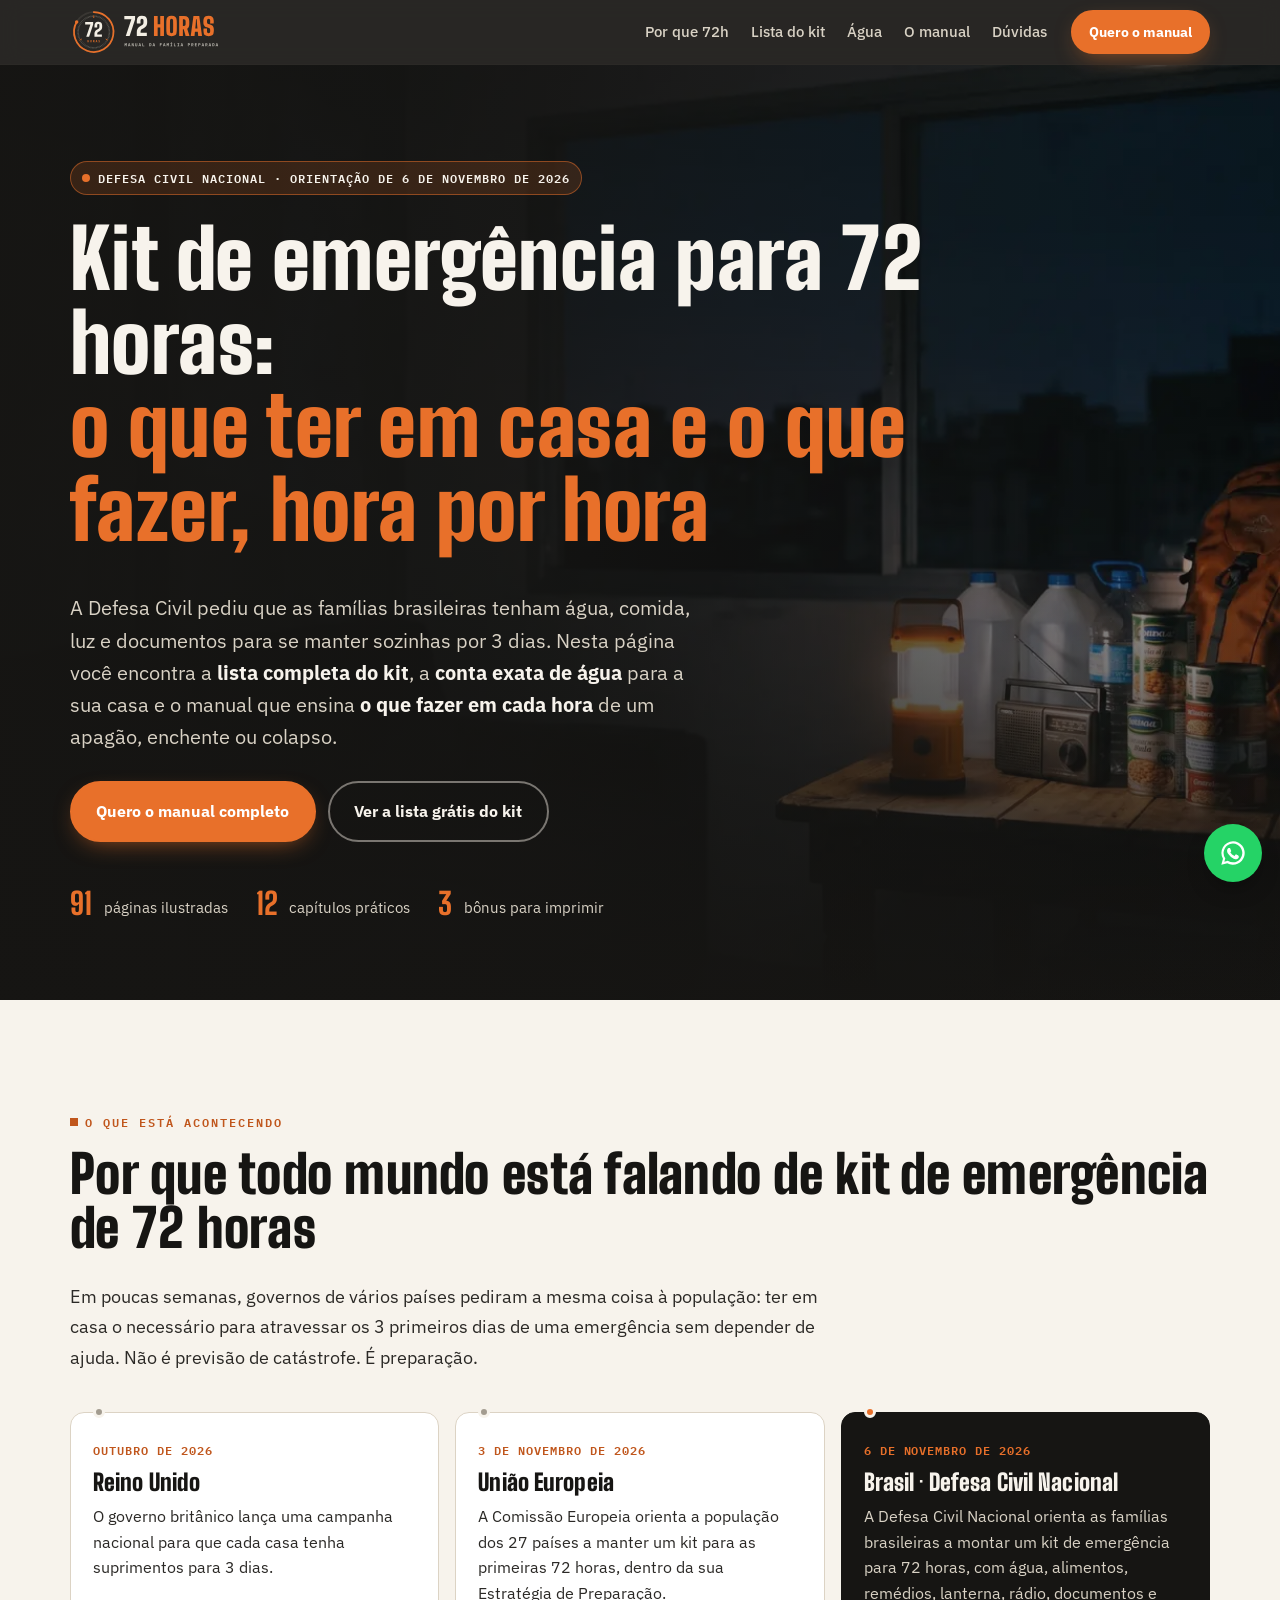
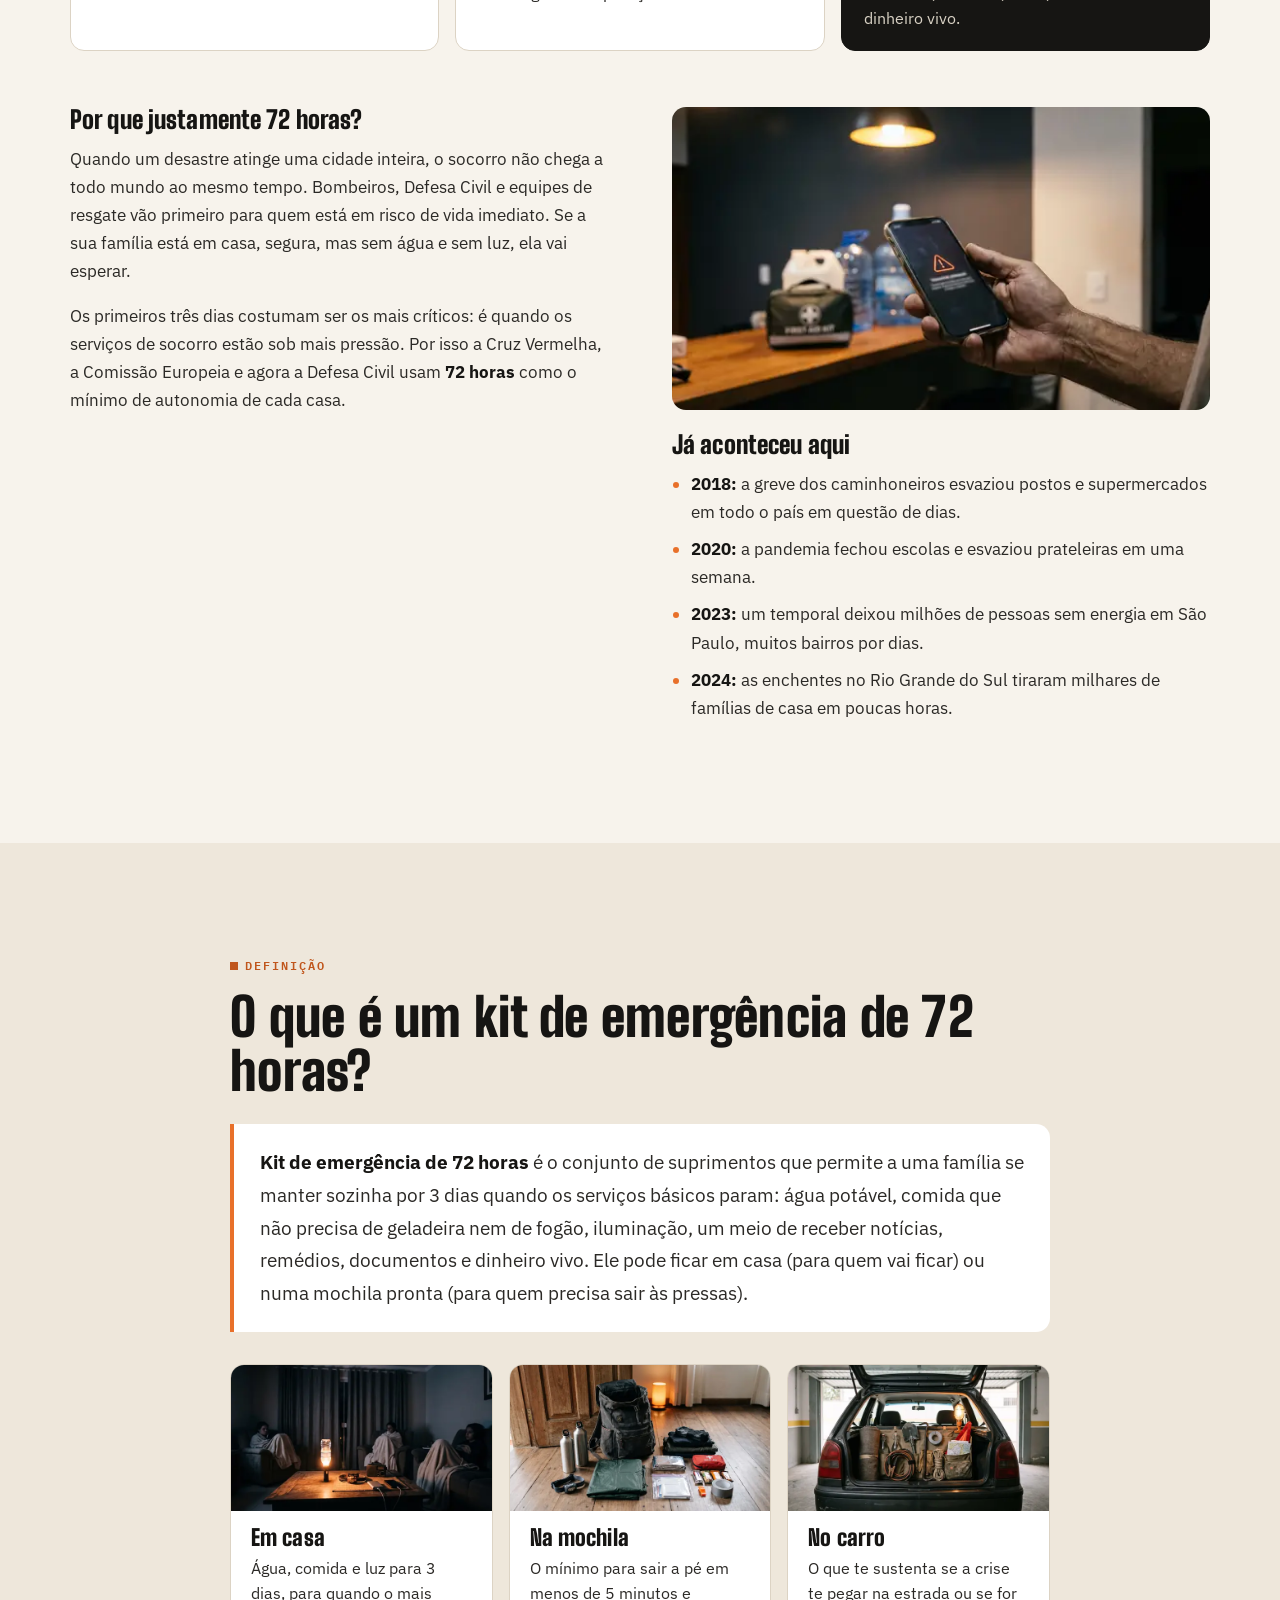
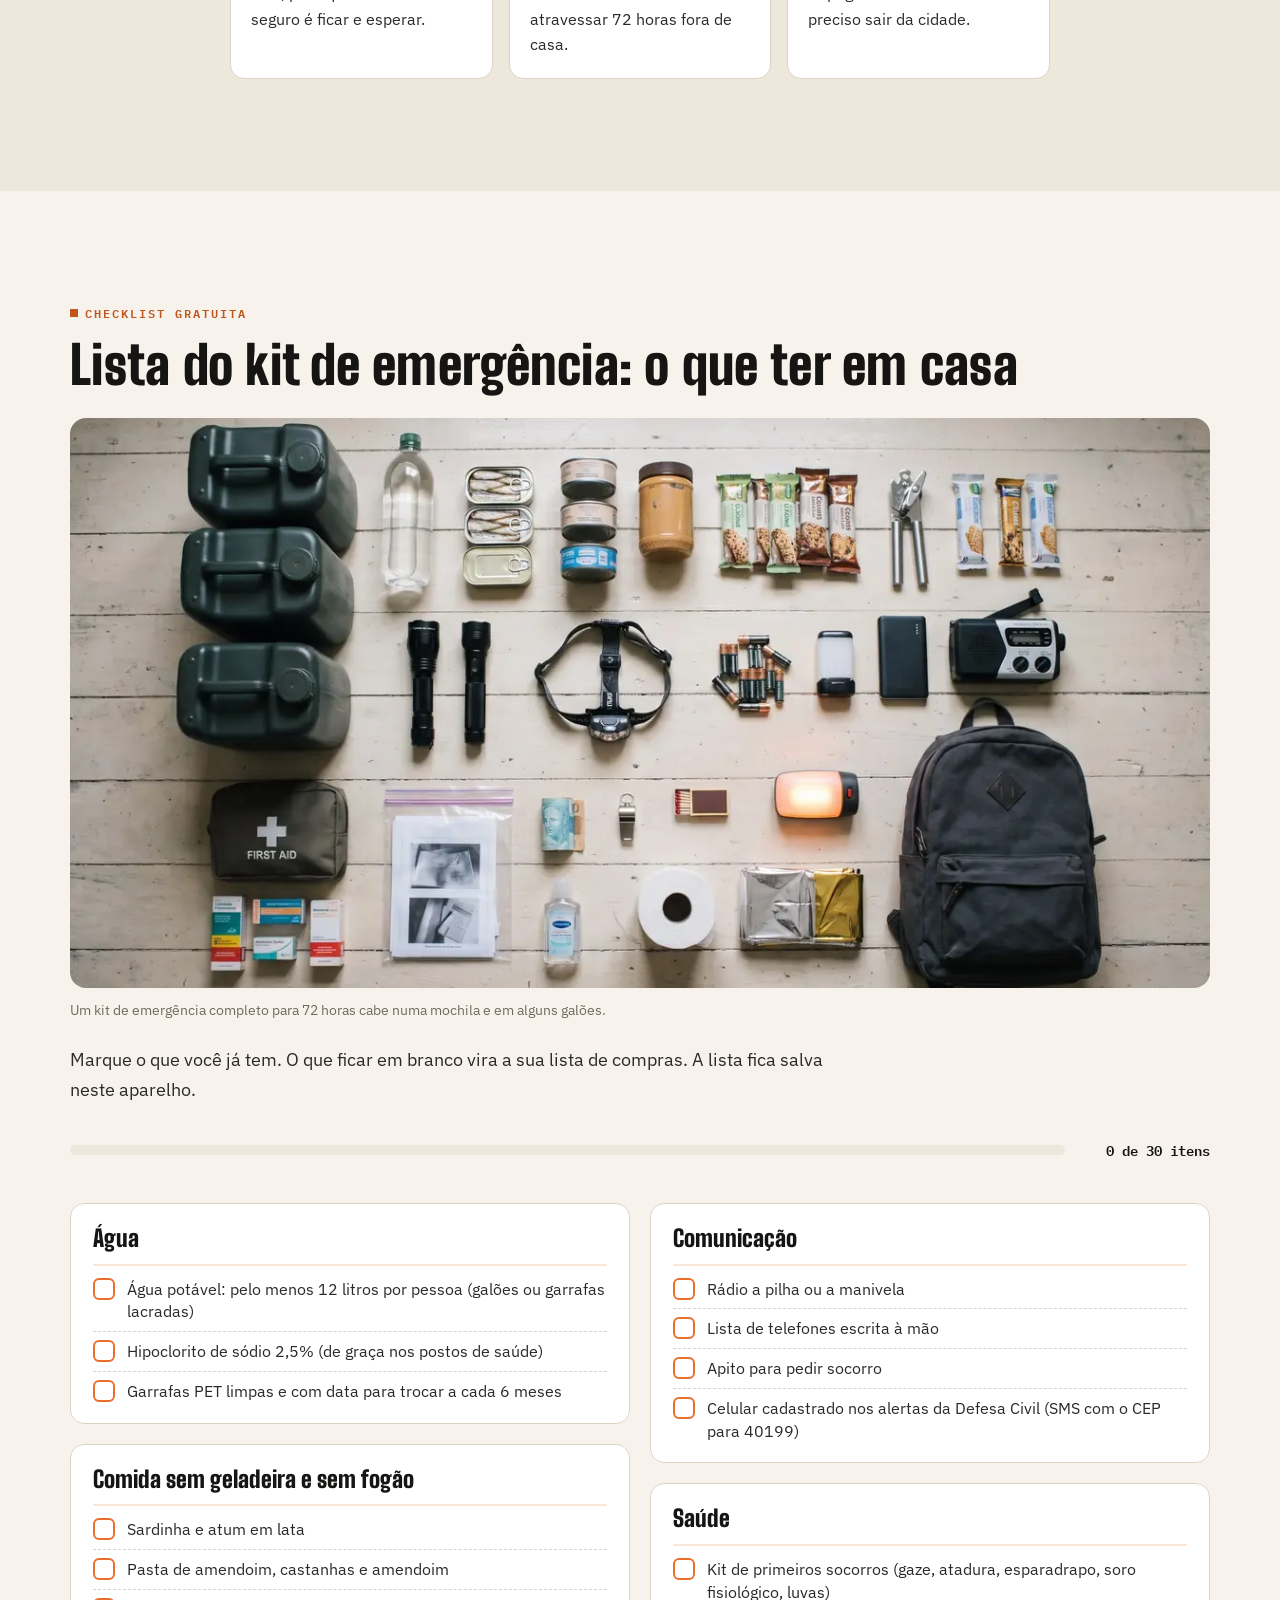
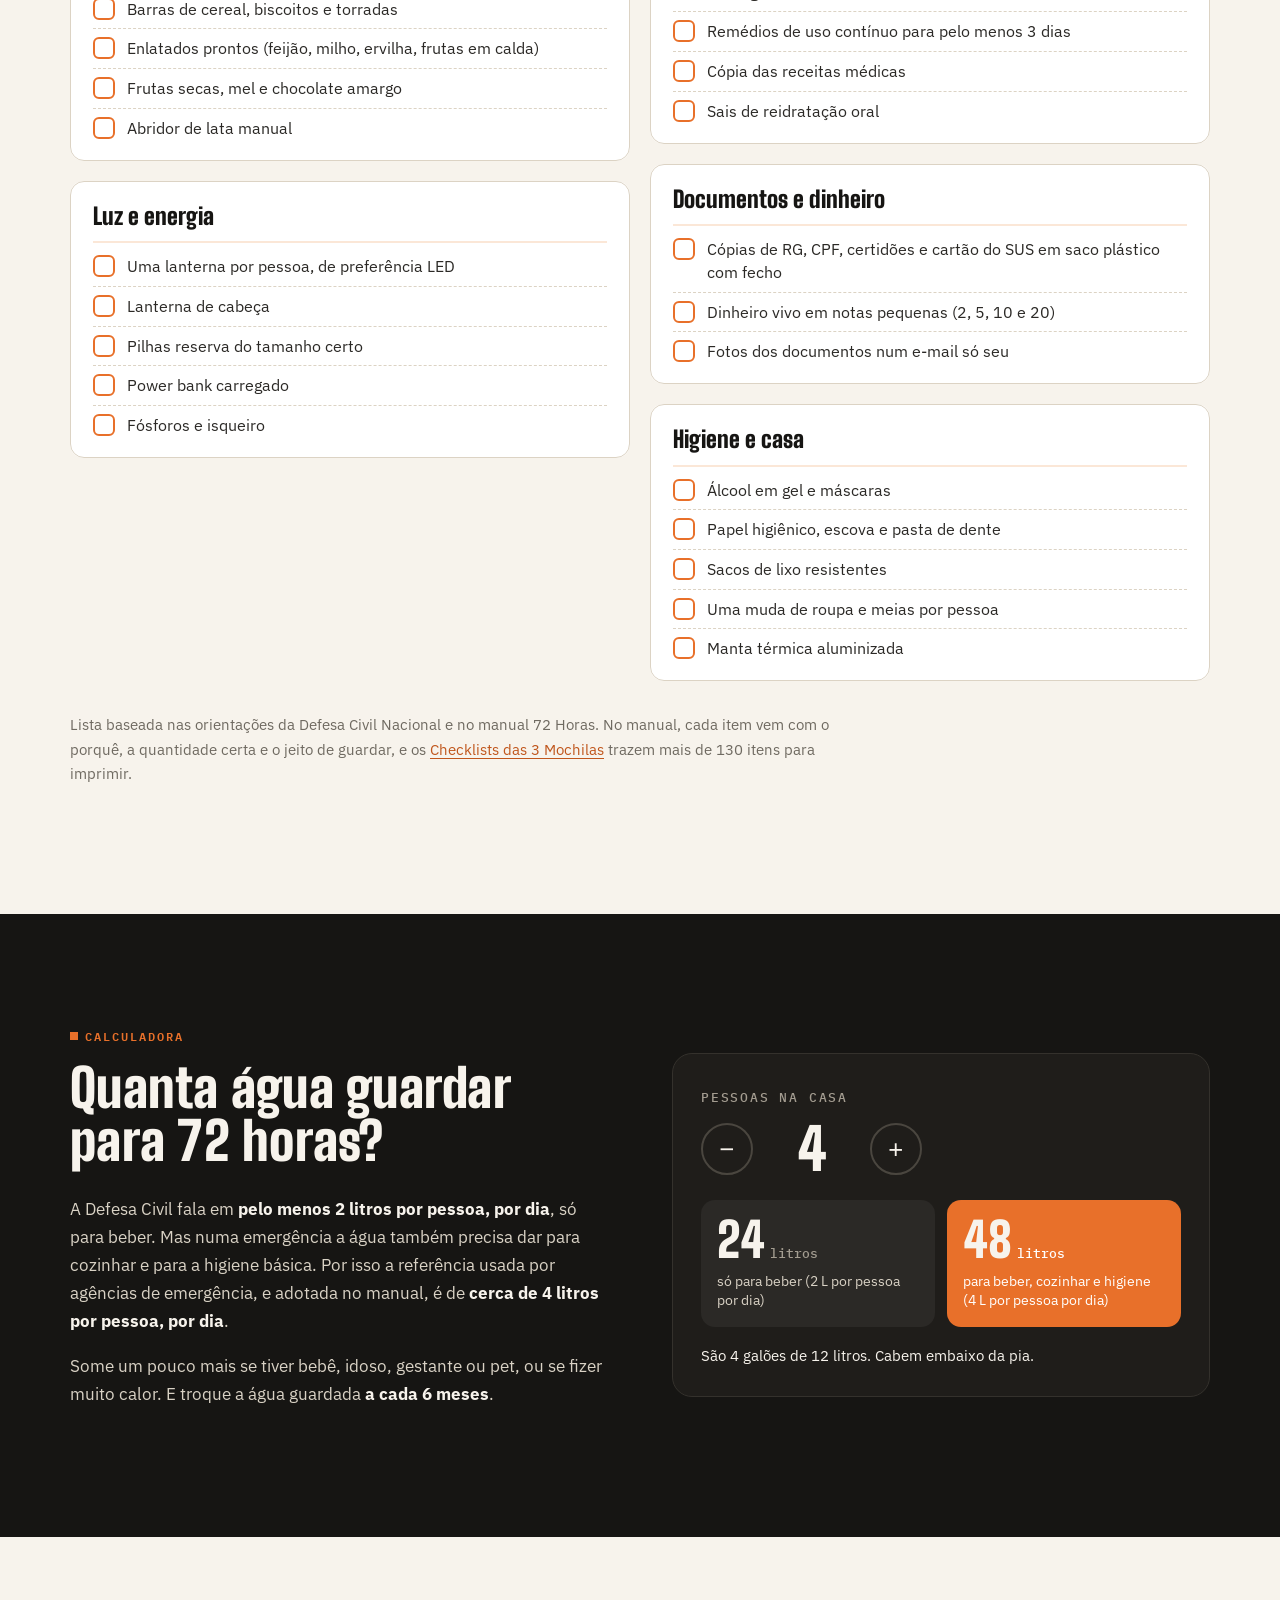
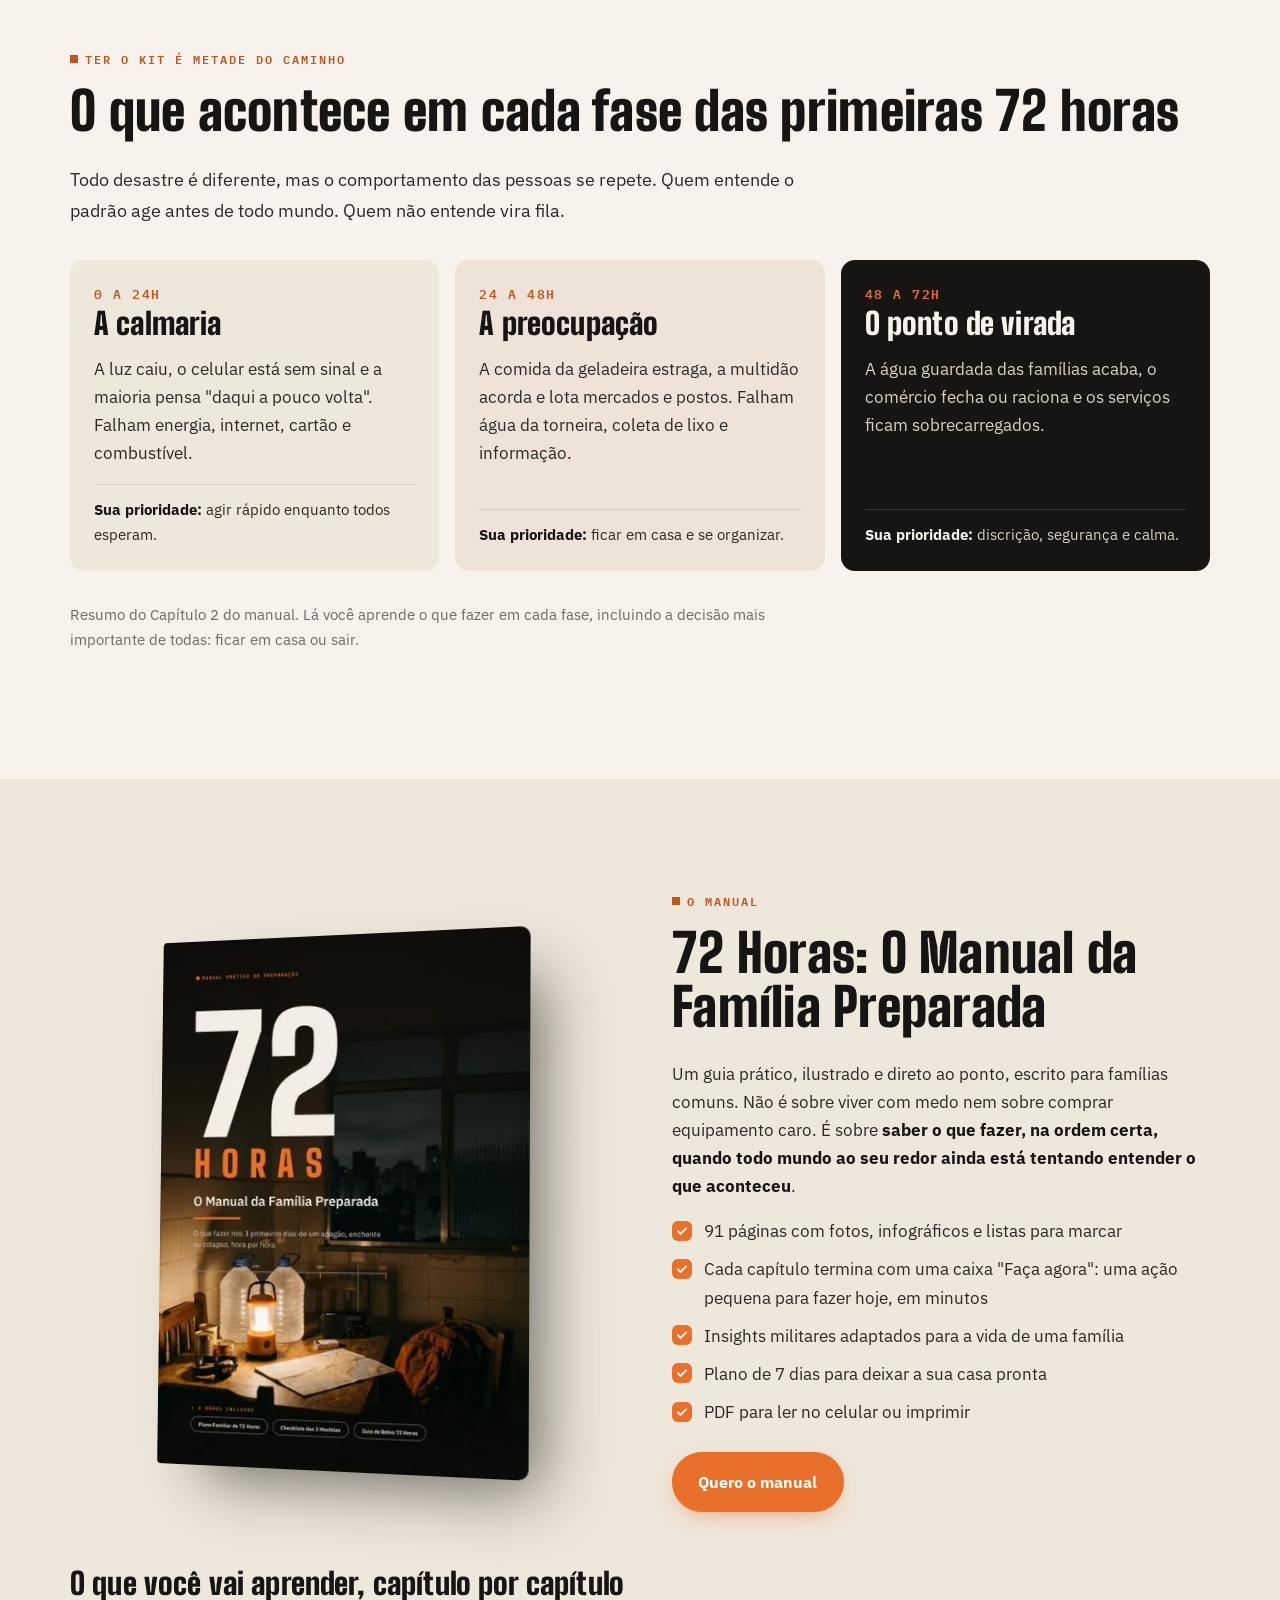
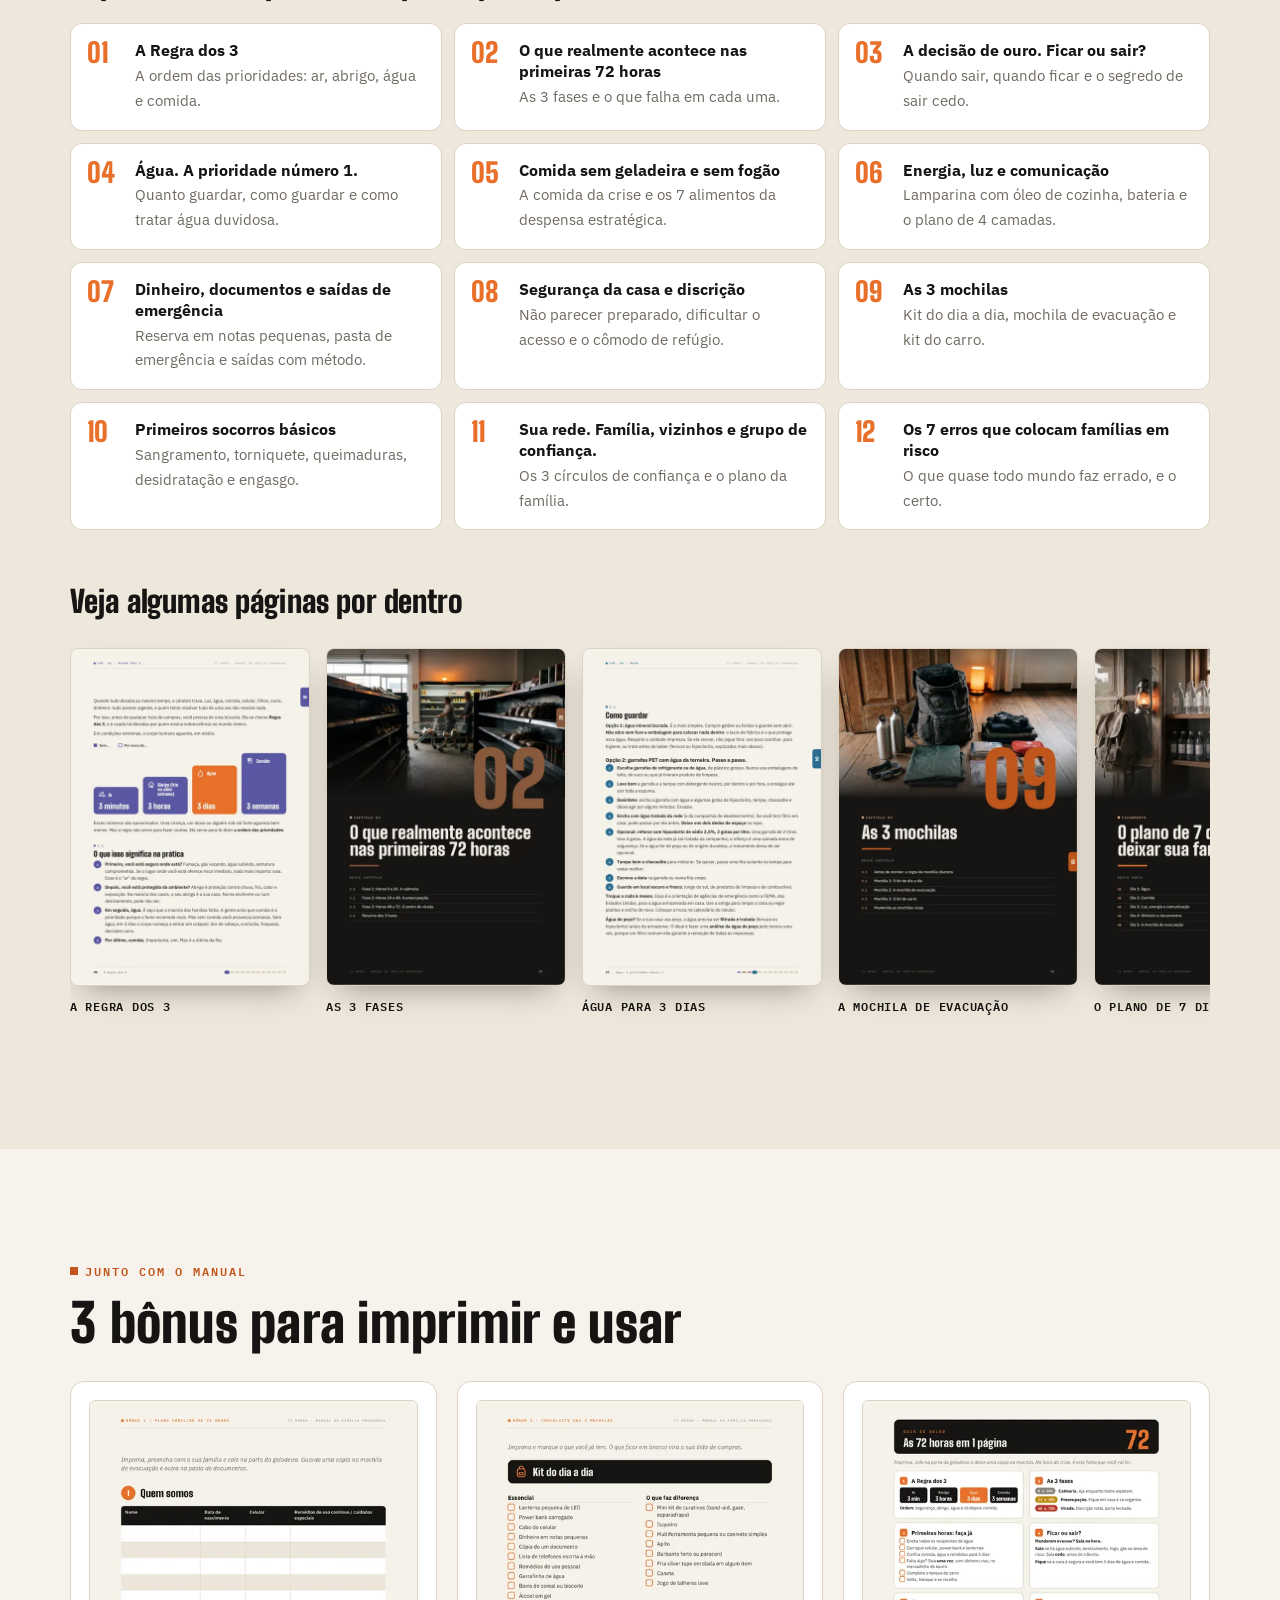
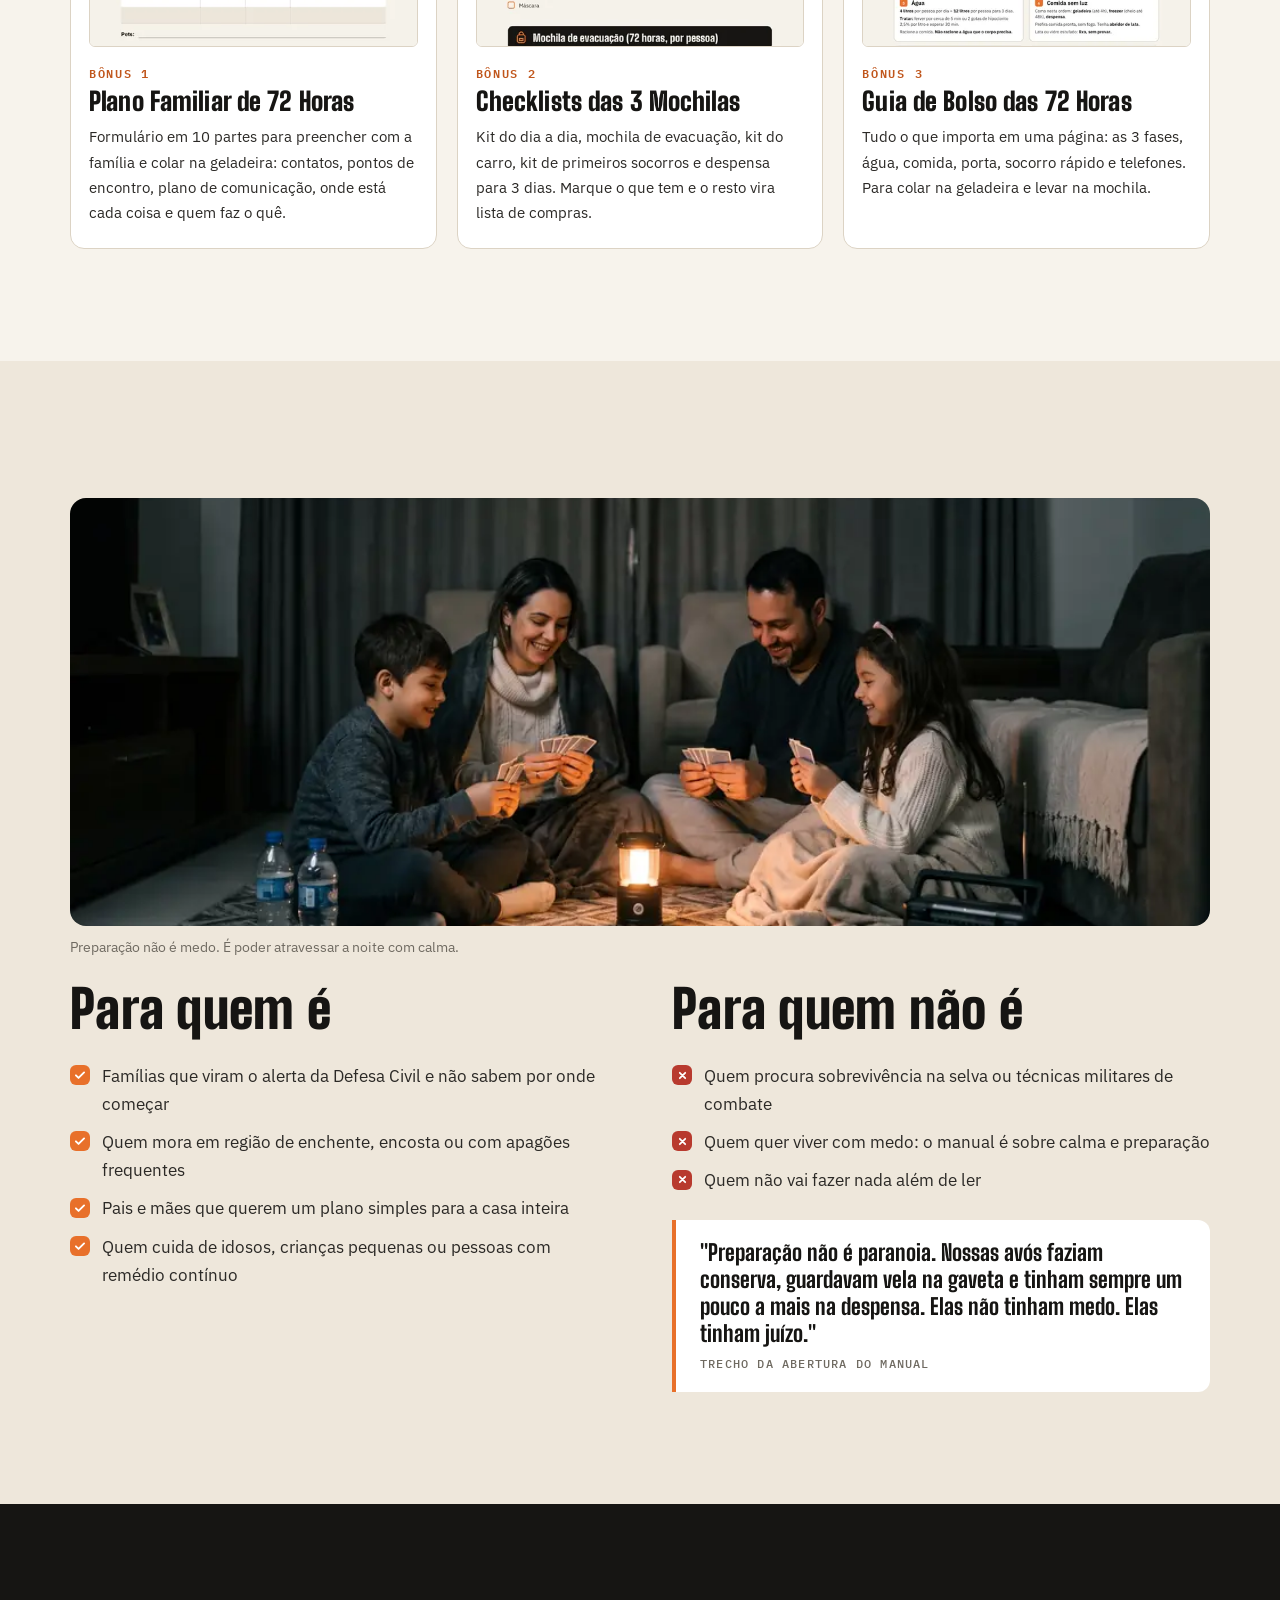
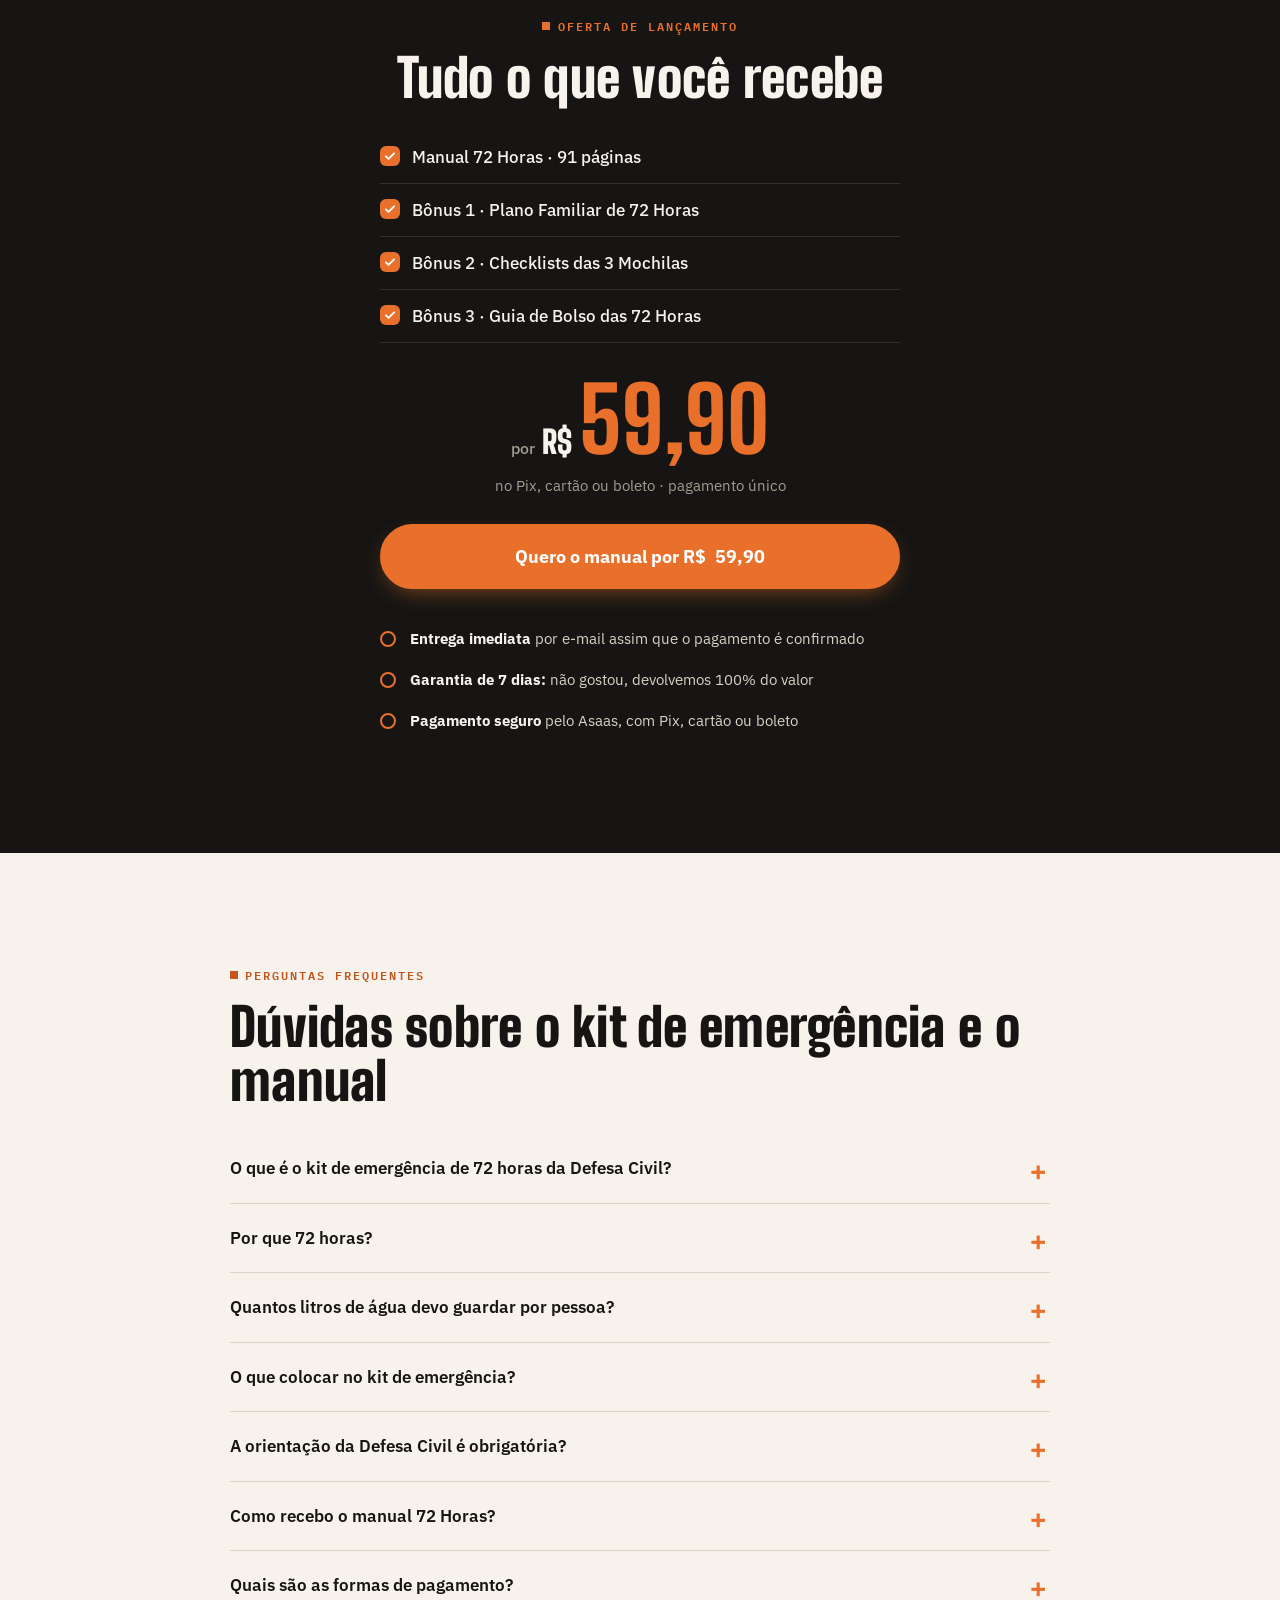
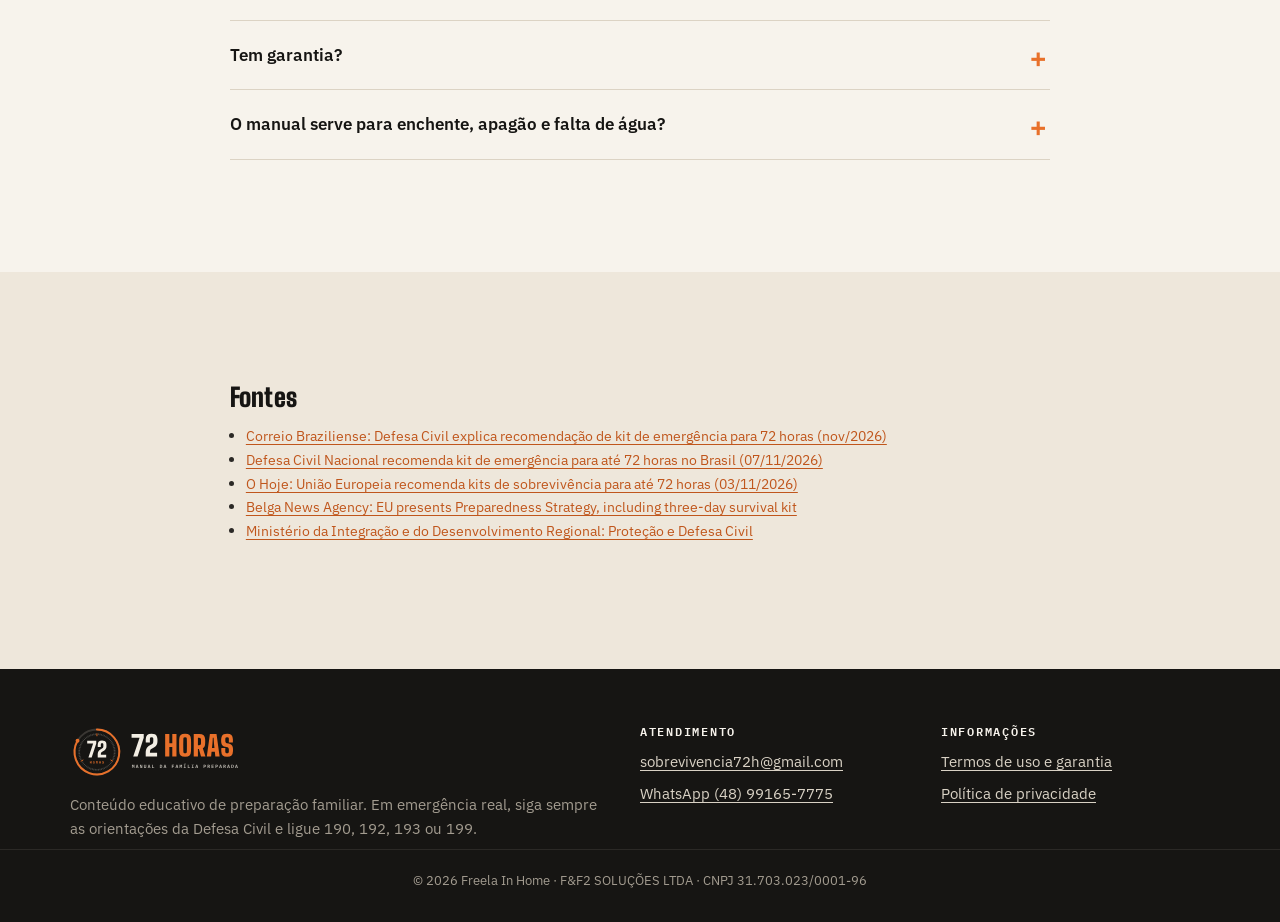
==== commit 599320f1: "Atualiza gh-pages com nova pagina /link e assets atualizados" ====
--- a/index.html
+++ b/index.html
@@ -6,8 +6,9 @@
 <title>Kit de Emergência 72 Horas: Lista da Defesa Civil e Manual Completo</title>
 <meta name="description" content="A Defesa Civil recomenda que toda família tenha um kit de emergência para 72 horas. Veja a lista completa do que ter em casa, quanto de água guardar e o que fazer em cada hora de um apagão ou enchente.">
 <link rel="canonical" href="https://sobrevivencia72h.com.br/">
-<meta name="robots" content="noindex, nofollow">
+<meta name="robots" content="index, follow, max-image-preview:large">
 <meta name="theme-color" content="#161513">
+<meta name="google-site-verification" content="uIpf7NSQe3n5kbX6xqhUgpC6L43MTRsLhvsE4rMSt9s" />
 <link rel="icon" href="assets/img/logo-icone-fundo.svg" type="image/svg+xml">
 <link rel="apple-touch-icon" href="assets/img/icone-512.png">
 <link rel="manifest" href="site.webmanifest">
@@ -27,7 +28,7 @@
 <link rel="preload" href="assets/fonts/IBMPlexSans-Regular.woff2" as="font" type="font/woff2" crossorigin>
 <link rel="preload" href="assets/img/hero-p.webp" as="image" media="(max-width: 760px)">
 <link rel="preload" href="assets/img/hero.webp" as="image" media="(min-width: 761px)">
-<link rel="stylesheet" href="assets/css/site.css?v=1">
+<link rel="stylesheet" href="assets/css/site.css?v=2">
 
 <script type="application/ld+json">
 {
@@ -87,6 +88,7 @@
         "url": "https://sobrevivencia72h.com.br/#oferta",
         "price": "39.90",
         "priceCurrency": "BRL",
+        "priceValidUntil": "2026-11-11",
         "availability": "https://schema.org/InStock",
         "seller": {"@id": "https://sobrevivencia72h.com.br/#org"},
         "hasMerchantReturnPolicy": {
--- a/assets/css/site.css
+++ b/assets/css/site.css
@@ -122,8 +122,9 @@
 .progresso__barra span { display: block; height: 100%; width: 0; background: var(--laranja); transition: width .3s ease; }
 .progresso p { margin: 0; font-family: var(--f-mono); font-size: .85rem; font-weight: 600; color: var(--tinta); min-width: 9.5em; text-align: right; }
 .checklist { columns: 2 340px; column-gap: 20px; }
-.grupo { break-inside: avoid; border: 1px solid var(--linha); background: #fff; border-radius: var(--raio); padding: 18px 20px 12px; margin: 0 0 20px; }
-.grupo legend { font-family: var(--f-tit); font-weight: 900; font-size: 1.45rem; color: var(--tinta); padding: 0 .3em; }
+.grupo { break-inside: avoid; border: 1px solid var(--linha); background: #fff; border-radius: var(--raio); padding: 22px 22px 12px; margin: 0 0 20px; min-width: 0; }
+.grupo legend { float: left; width: 100%; font-family: var(--f-tit); font-weight: 900; font-size: 1.45rem; line-height: 1.1; color: var(--tinta); padding: 0 0 12px; margin: 0 0 4px; border-bottom: 2px solid var(--laranja-suave); }
+.grupo legend + * { clear: both; }
 .grupo label { display: flex; gap: 12px; align-items: flex-start; padding: 8px 0; border-top: 1px dashed var(--linha); cursor: pointer; font-size: .98rem; line-height: 1.45; }
 .grupo label:first-of-type { border-top: 0; }
 .grupo input { appearance: none; -webkit-appearance: none; flex: none; width: 22px; height: 22px; margin: 0; border: 2px solid var(--laranja); border-radius: 6px; display: grid; place-content: center; cursor: pointer; background: #fff; }
